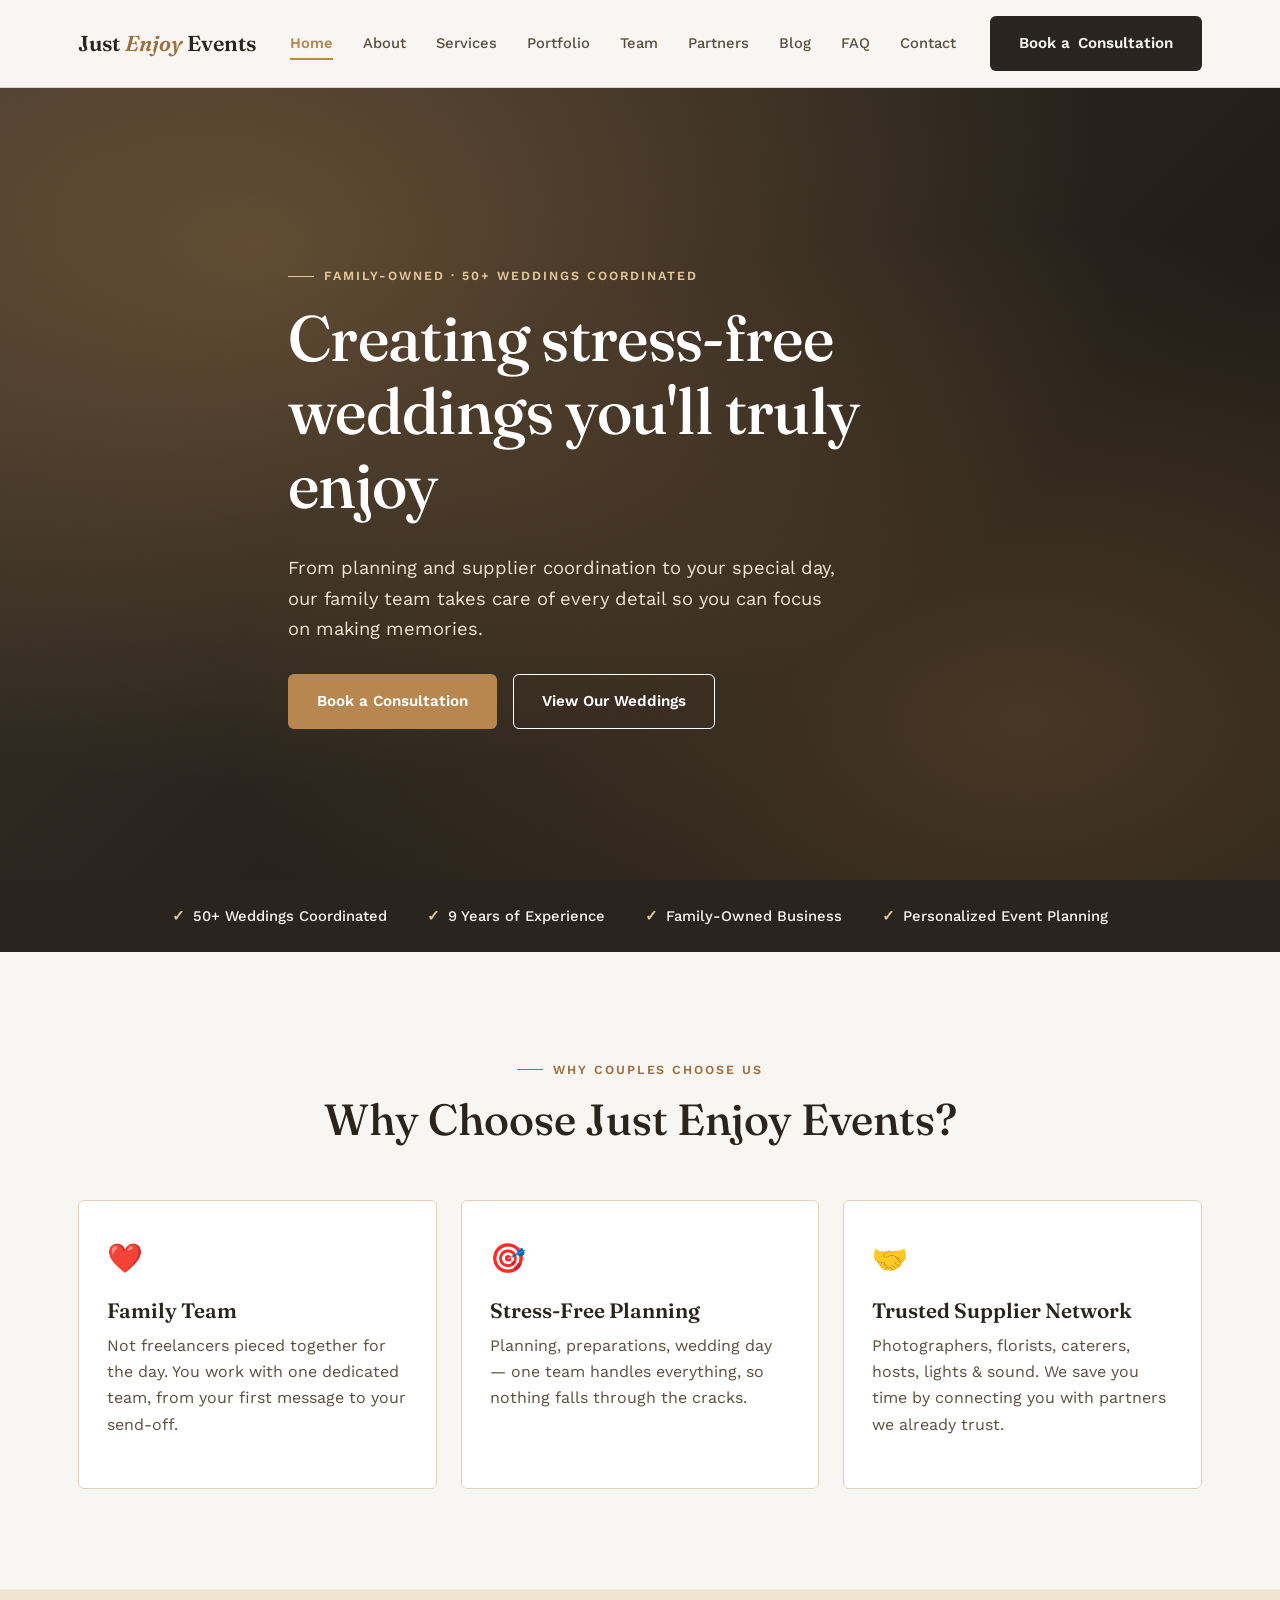
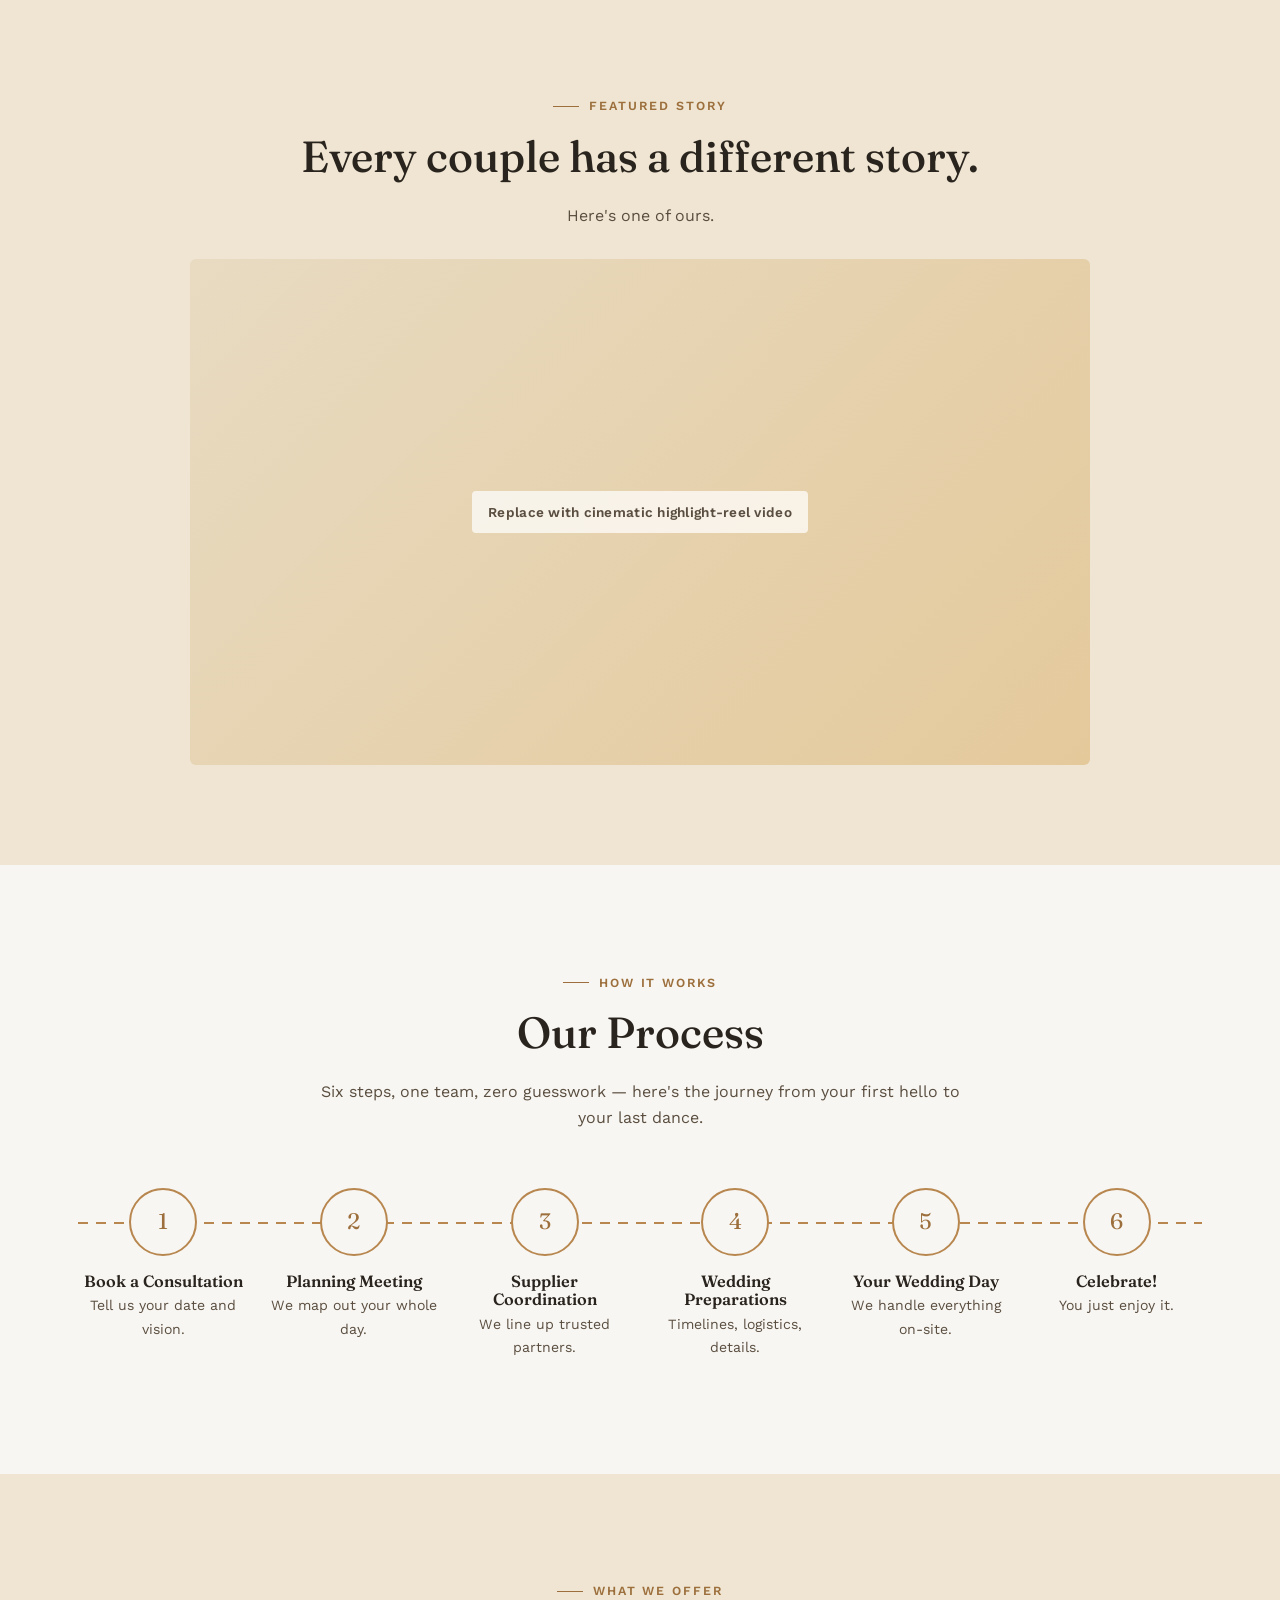
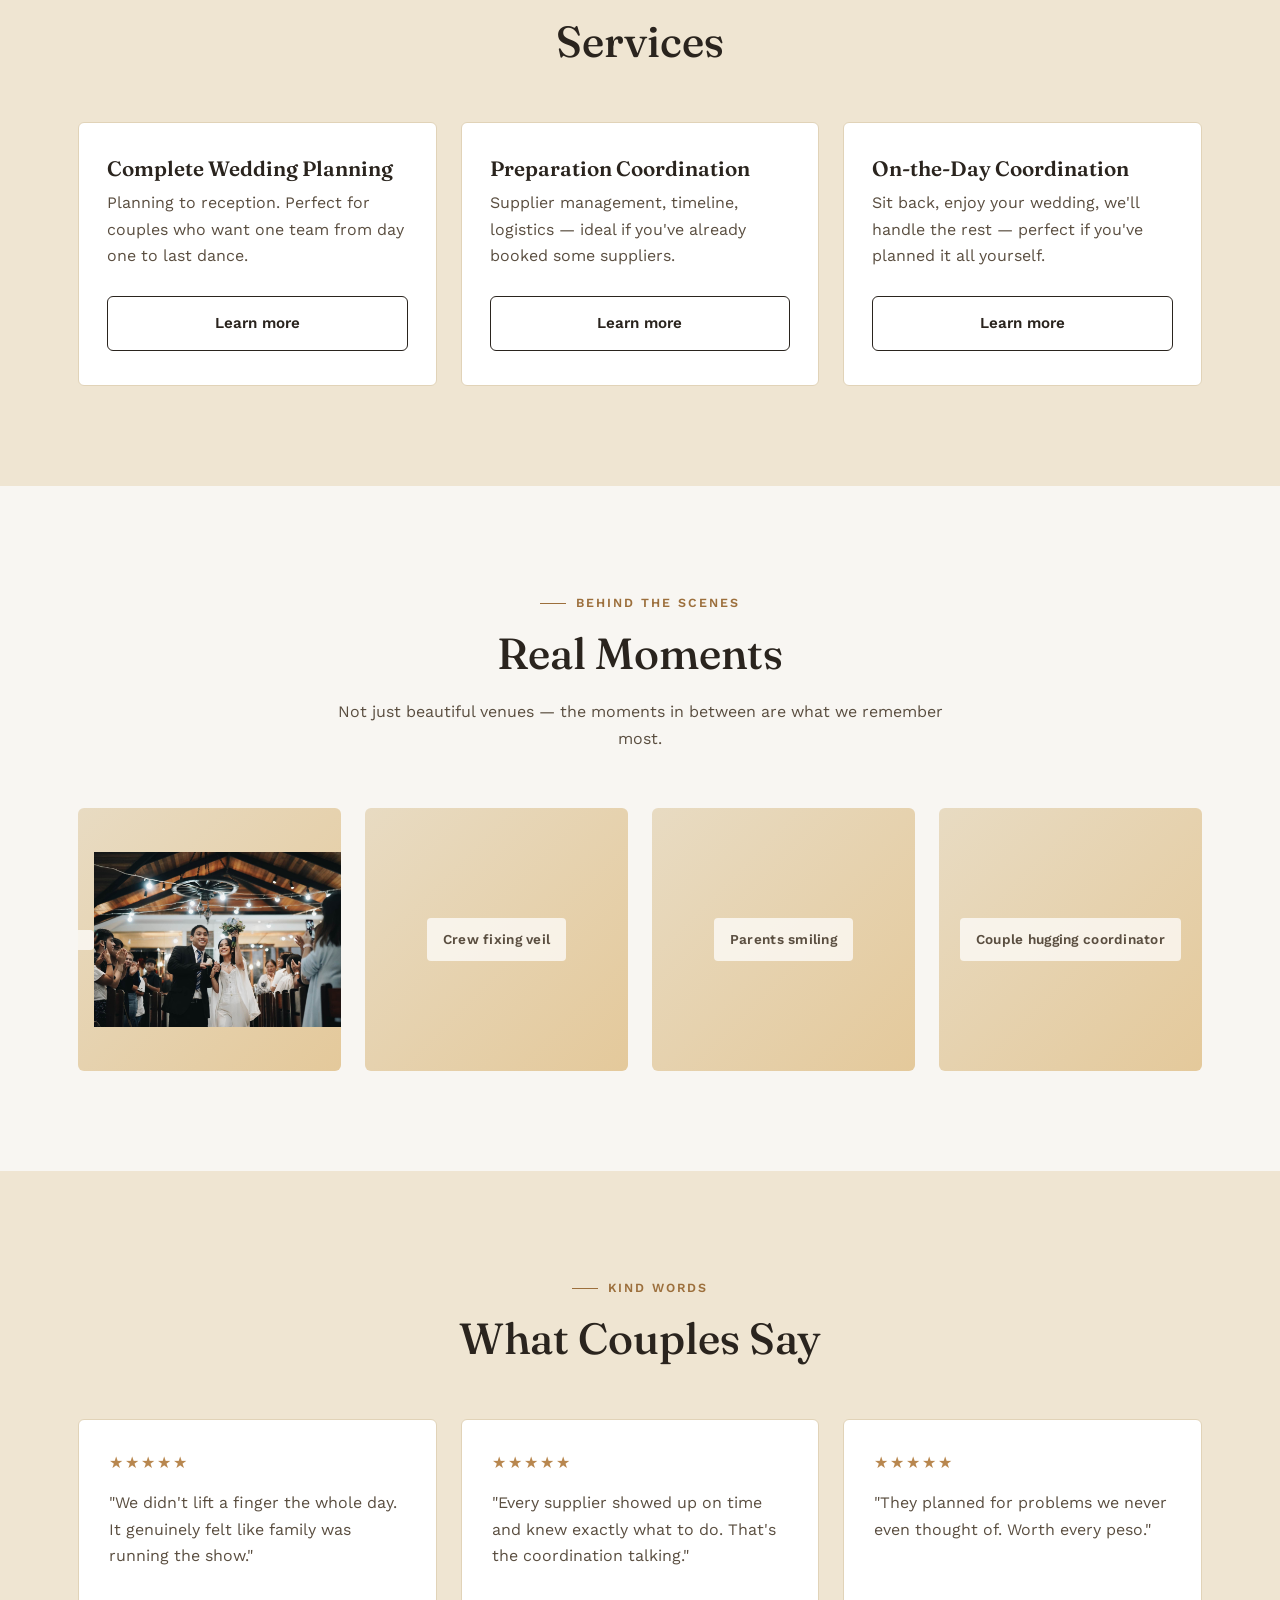
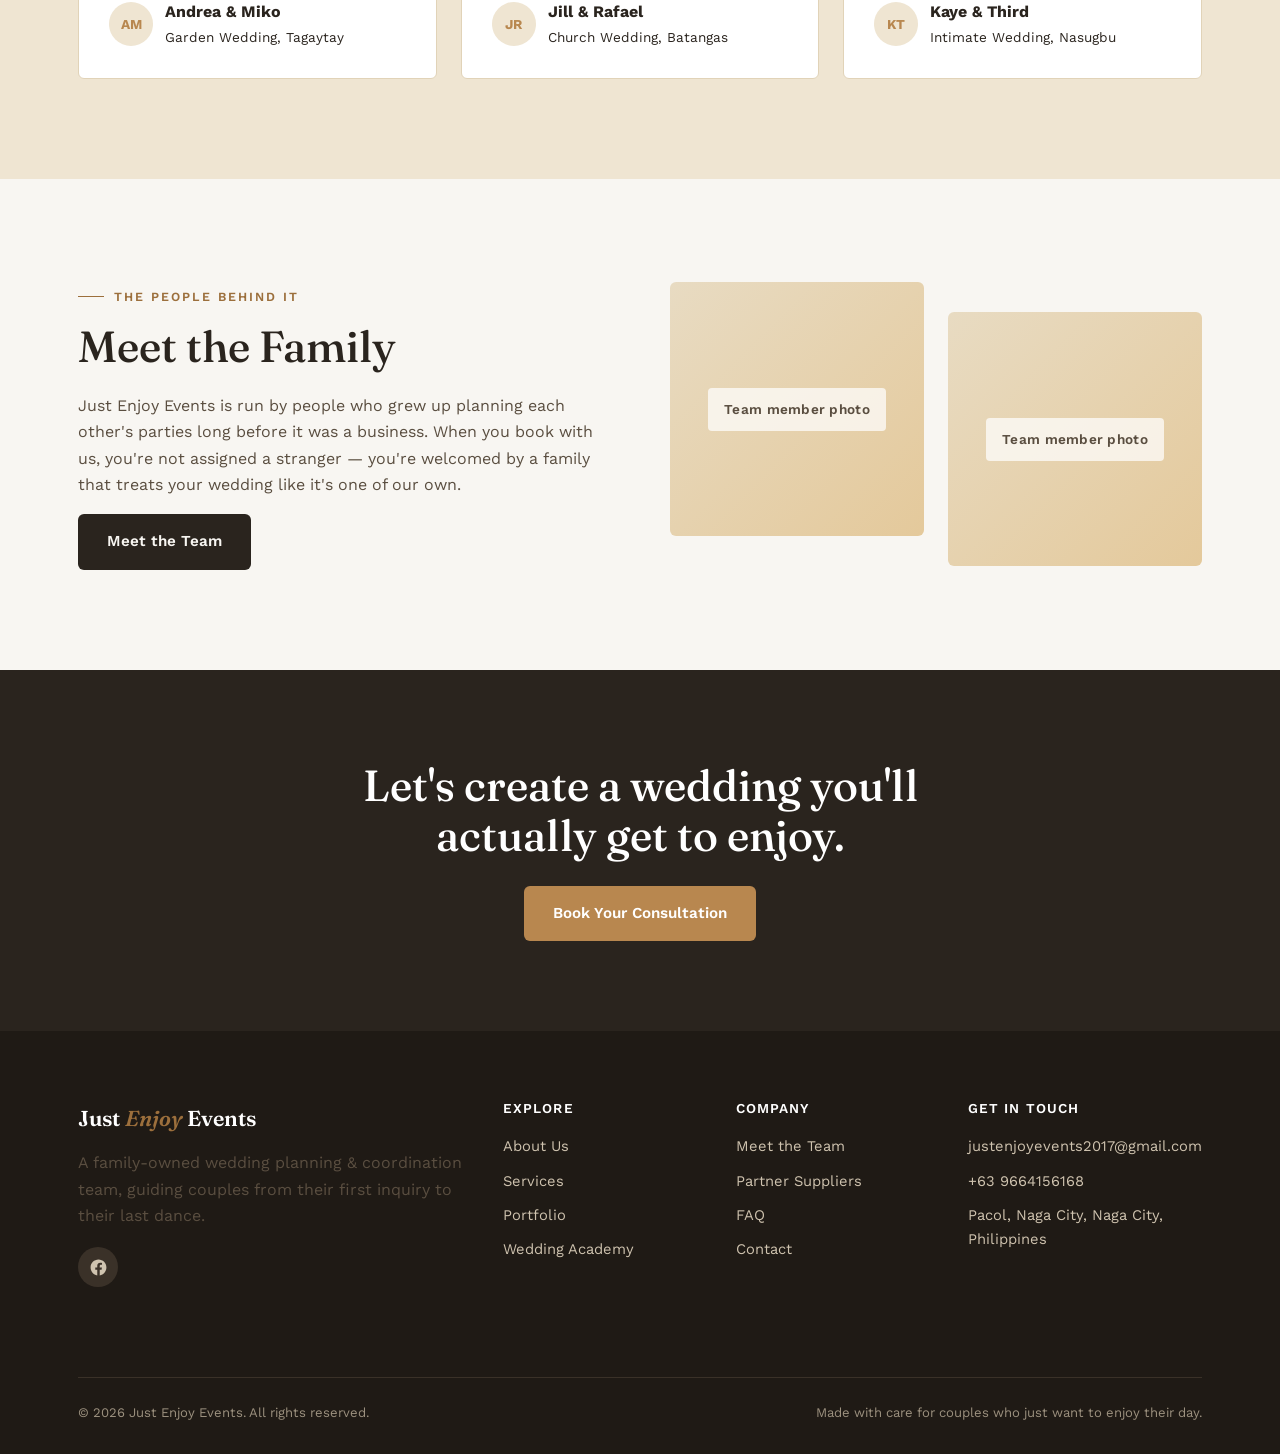
==== index.html @ 32788b54 "update Just Enjoy Events website files" ====
<!DOCTYPE html>
<html lang="en">
<head>
<meta charset="UTF-8">
<meta name="viewport" content="width=device-width, initial-scale=1.0">
<title>Just Enjoy Events — Stress-Free Wedding Planning &amp; Coordination</title>
<meta name="description" content="A family-owned wedding planning and coordination team. From your first inquiry to your last dance, we're with you every step of the way.">
<link rel="stylesheet" href="css/styles.css">
</head>
<body>

<header class="site-header">
  <nav class="nav">
    <a href="index.html" class="logo">Just <span>Enjoy</span> Events</a>
    <button class="nav-toggle" aria-label="Toggle menu"><span></span><span></span><span></span></button>
    <ul class="nav-links">
      <li><a href="index.html">Home</a></li>
      <li><a href="about.html">About</a></li>
      <li><a href="services.html">Services</a></li>
      <li><a href="portfolio.html">Portfolio</a></li>
      <li><a href="team.html">Team</a></li>
      <li><a href="partners.html">Partners</a></li>
      <li><a href="blog.html">Blog</a></li>
      <li><a href="faq.html">FAQ</a></li>
      <li><a href="contact.html">Contact</a></li>
      <li class="mobile-cta-wrap"><a href="contact.html" class="btn btn-primary">Book a Consultation</a></li>
    </ul>
    <div class="nav-cta">
      <a href="contact.html" class="btn btn-primary"><span class="long">Book a </span>Consultation</a>
    </div>
  </nav>
</header>

<!-- HERO -->
<section class="hero">
  <div class="hero-media" data-label="Replace with full-screen wedding video (mp4) or hero photo"></div>
  <div class="hero-content">
    <div class="eyebrow">Family-owned &middot; 50+ weddings coordinated</div>
    <h1>Creating stress-free weddings you'll truly enjoy</h1>
    <p class="lead">From planning and supplier coordination to your special day, our family team takes care of every detail so you can focus on making memories.</p>
    <div class="hero-actions">
      <a href="contact.html" class="btn btn-gold">Book a Consultation</a>
      <a href="portfolio.html" class="btn btn-outline" style="color:#fff;border-color:#fff;">View Our Weddings</a>
    </div>
  </div>
</section>

<!-- TRUST BAR -->
<div class="trust-bar">
  <ul>
    <li>50+ Weddings Coordinated</li>
    <li>9 Years of Experience</li>
    <li>Family-Owned Business</li>
    <li>Personalized Event Planning</li>
  </ul>
</div>

<!-- WHY CHOOSE US -->
<section class="section">
  <div class="container">
    <div class="section-head reveal">
      <div class="eyebrow" style="justify-content:center;">Why couples choose us</div>
      <h2>Why Choose Just Enjoy Events?</h2>
    </div>
    <div class="grid grid-3">
      <div class="card reveal">
        <span class="icon">❤️</span>
        <h3>Family Team</h3>
        <p>Not freelancers pieced together for the day. You work with one dedicated team, from your first message to your send-off.</p>
      </div>
      <div class="card reveal">
        <span class="icon">🎯</span>
        <h3>Stress-Free Planning</h3>
        <p>Planning, preparations, wedding day — one team handles everything, so nothing falls through the cracks.</p>
      </div>
      <div class="card reveal">
        <span class="icon">🤝</span>
        <h3>Trusted Supplier Network</h3>
        <p>Photographers, florists, caterers, hosts, lights &amp; sound. We save you time by connecting you with partners we already trust.</p>
      </div>
    </div>
  </div>
</section>

<!-- FEATURED WEDDING VIDEO -->
<section class="section section-alt">
  <div class="container text-center reveal">
    <div class="eyebrow" style="justify-content:center;">Featured story</div>
    <h2>Every couple has a different story.</h2>
    <p style="max-width:520px;margin:0 auto 30px;">Here's one of ours.</p>
    <div class="media-block wide" data-label="Replace with cinematic highlight-reel video" style="max-width:900px;margin:0 auto;"></div>
  </div>
</section>

<!-- OUR PROCESS -->
<section class="section">
  <div class="container">
    <div class="section-head reveal">
      <div class="eyebrow" style="justify-content:center;">How it works</div>
      <h2>Our Process</h2>
      <p>Six steps, one team, zero guesswork — here's the journey from your first hello to your last dance.</p>
    </div>
    <div class="journey reveal">
      <div class="journey-line"></div>
      <div class="journey-steps">
        <div class="journey-step">
          <div class="journey-num">1</div>
          <h3>Book a Consultation</h3>
          <p>Tell us your date and vision.</p>
        </div>
        <div class="journey-step">
          <div class="journey-num">2</div>
          <h3>Planning Meeting</h3>
          <p>We map out your whole day.</p>
        </div>
        <div class="journey-step">
          <div class="journey-num">3</div>
          <h3>Supplier Coordination</h3>
          <p>We line up trusted partners.</p>
        </div>
        <div class="journey-step">
          <div class="journey-num">4</div>
          <h3>Wedding Preparations</h3>
          <p>Timelines, logistics, details.</p>
        </div>
        <div class="journey-step">
          <div class="journey-num">5</div>
          <h3>Your Wedding Day</h3>
          <p>We handle everything on-site.</p>
        </div>
        <div class="journey-step">
          <div class="journey-num">6</div>
          <h3>Celebrate!</h3>
          <p>You just enjoy it.</p>
        </div>
      </div>
    </div>
  </div>
</section>

<!-- SERVICES PREVIEW -->
<section class="section section-alt">
  <div class="container">
    <div class="section-head reveal">
      <div class="eyebrow" style="justify-content:center;">What we offer</div>
      <h2>Services</h2>
    </div>
    <div class="grid grid-3">
      <div class="card reveal">
        <h3>Complete Wedding Planning</h3>
        <p>Planning to reception. Perfect for couples who want one team from day one to last dance.</p>
        <a href="services.html" class="btn btn-outline btn-block" style="margin-top:10px;">Learn more</a>
      </div>
      <div class="card reveal">
        <h3>Preparation Coordination</h3>
        <p>Supplier management, timeline, logistics — ideal if you've already booked some suppliers.</p>
        <a href="services.html" class="btn btn-outline btn-block" style="margin-top:10px;">Learn more</a>
      </div>
      <div class="card reveal">
        <h3>On-the-Day Coordination</h3>
        <p>Sit back, enjoy your wedding, we'll handle the rest — perfect if you've planned it all yourself.</p>
        <a href="services.html" class="btn btn-outline btn-block" style="margin-top:10px;">Learn more</a>
      </div>
    </div>
  </div>
</section>

<!-- REAL MOMENTS -->
<section class="section">
  <div class="container">
    <div class="section-head reveal">
      <div class="eyebrow" style="justify-content:center;">Behind the scenes</div>
      <h2>Real Moments</h2>
      <p>Not just beautiful venues — the moments in between are what we remember most.</p>
    </div>
    <div class="grid grid-4 reveal">
      <div class="media-block square"> 
        <img src="pics/482026756_1077551997720570_5635235977385715065_n.jpg" alt="bride crying happy tears at the altar" style="object-position: top center;">
      </div> 
      <div class="media-block square" data-label="Crew fixing veil"></div>
      <div class="media-block square" data-label="Parents smiling"></div>
      <div class="media-block square" data-label="Couple hugging coordinator"></div>
    </div>
  </div>
</section>

<!-- REVIEWS -->
<section class="section section-alt">
  <div class="container">
    <div class="section-head reveal">
      <div class="eyebrow" style="justify-content:center;">Kind words</div>
      <h2>What Couples Say</h2>
    </div>
    <div class="grid grid-3">
      <div class="testimonial reveal">
        <div class="stars">★★★★★</div>
        <p>"We didn't lift a finger the whole day. It genuinely felt like family was running the show."</p>
        <div class="who"><div class="avatar">AM</div><div><strong>Andrea &amp; Miko</strong><div class="small">Garden Wedding, Tagaytay</div></div></div>
      </div>
      <div class="testimonial reveal">
        <div class="stars">★★★★★</div>
        <p>"Every supplier showed up on time and knew exactly what to do. That's the coordination talking."</p>
        <div class="who"><div class="avatar">JR</div><div><strong>Jill &amp; Rafael</strong><div class="small">Church Wedding, Batangas</div></div></div>
      </div>
      <div class="testimonial reveal">
        <div class="stars">★★★★★</div>
        <p>"They planned for problems we never even thought of. Worth every peso."</p>
        <div class="who"><div class="avatar">KT</div><div><strong>Kaye &amp; Third</strong><div class="small">Intimate Wedding, Nasugbu</div></div></div>
      </div>
    </div>
  </div>
</section>

<!-- MEET THE FAMILY -->
<section class="section">
  <div class="container">
    <div class="grid grid-2" style="align-items:center;gap:60px;">
      <div class="reveal">
        <div class="eyebrow">The people behind it</div>
        <h2>Meet the Family</h2>
        <p>Just Enjoy Events is run by people who grew up planning each other's parties long before it was a business. When you book with us, you're not assigned a stranger — you're welcomed by a family that treats your wedding like it's one of our own.</p>
        <a href="team.html" class="btn btn-primary">Meet the Team</a>
      </div>
      <div class="grid grid-2 reveal">
        <div class="media-block square" data-label="Team member photo"></div>
        <div class="media-block square" data-label="Team member photo" style="margin-top:30px;"></div>
      </div>
    </div>
  </div>
</section>

<!-- CTA -->
<section class="cta-band">
  <div class="container reveal">
    <h2>Let's create a wedding you'll actually get to enjoy.</h2>
    <a href="contact.html" class="btn btn-gold">Book Your Consultation</a>
  </div>
</section>

<footer class="site-footer">
  <div class="container">
    <div class="footer-grid">
      <div>
        <a href="index.html" class="logo">Just <span>Enjoy</span> Events</a>
        <p>A family-owned wedding planning &amp; coordination team, guiding couples from their first inquiry to their last dance.</p>
        <div class="footer-social">
          <a href="https://www.facebook.com/justenjoyeventsnaga" target="_blank" rel="noopener" class="icon-btn" aria-label="Visit our Facebook page" title="Visit our Facebook page">
            <svg viewBox="0 0 24 24" xmlns="http://www.w3.org/2000/svg"><path d="M22 12.06C22 6.5 17.52 2 12 2S2 6.5 2 12.06c0 5 3.66 9.15 8.44 9.94v-7.03H7.9v-2.91h2.54V9.85c0-2.5 1.49-3.89 3.77-3.89 1.09 0 2.23.2 2.23.2v2.46h-1.26c-1.24 0-1.63.77-1.63 1.56v1.88h2.78l-.44 2.91h-2.34V22c4.78-.79 8.44-4.94 8.44-9.94Z"/></svg>
          </a>
        </div>
      </div>
      <div>
        <h4>Explore</h4>
        <ul>
          <li><a href="about.html">About Us</a></li>
          <li><a href="services.html">Services</a></li>
          <li><a href="portfolio.html">Portfolio</a></li>
          <li><a href="blog.html">Wedding Academy</a></li>
        </ul>
      </div>
      <div>
        <h4>Company</h4>
        <ul>
          <li><a href="team.html">Meet the Team</a></li>
          <li><a href="partners.html">Partner Suppliers</a></li>
          <li><a href="faq.html">FAQ</a></li>
          <li><a href="contact.html">Contact</a></li>
        </ul>
      </div>
      <div>
        <h4>Get in touch</h4>
        <ul>
          <li><a href="mailto:justenjoyevents2017@gmail.com">justenjoyevents2017@gmail.com</li>
          <li><a href="tel:+639664156168">+63 9664156168</li>
          <li>Pacol, Naga City, Naga City, Philippines</li>
        </ul>
      </div>
    </div>
    <div class="footer-bottom">
      <span>&copy; 2026 Just Enjoy Events. All rights reserved.</span>
      <span>Made with care for couples who just want to enjoy their day.</span>
    </div>
  </div>
</footer>
<script src="js/main.js"></script>
</body>
</html>
---- css/styles.css ----
/* =========================================================
   JUST ENJOY EVENTS — SHARED STYLESHEET
   This one file controls the look of every page.
   Edit the tokens in :root to change colors/fonts sitewide.
   ========================================================= */

@import url('https://fonts.googleapis.com/css2?family=Fraunces:ital,opsz,wght@0,9..144,400;0,9..144,500;0,9..144,600;1,9..144,500&family=Work+Sans:wght@400;500;600;700&display=swap');

:root{
  /* ---- Color tokens (brief-specified palette) ---- */
  --warm-white:   #F8F6F2;
  --soft-beige:   #EFE5D2;
  --soft-beige-2: #E8DBC2;
  --gold:         #B8874F;
  --gold-deep:    #9C6F3C;
  --gold-light:   #E4C99B;
  --charcoal:     #2A241E;
  --charcoal-soft:#5A4E40;
  --line:         #E1D3B8;
  --white:        #FFFFFF;

  /* ---- Type tokens ---- */
  --font-display: 'Fraunces', Georgia, serif;
  --font-body: 'Work Sans', -apple-system, BlinkMacSystemFont, sans-serif;

  /* ---- Layout tokens ---- */
  --max-w: 1180px;
  --radius: 6px;
  --gap: 24px;
}

*{ box-sizing:border-box; }
html{ scroll-behavior:smooth; }
body{
  margin:0;
  font-family:var(--font-body);
  color:var(--charcoal);
  background:var(--warm-white);
  line-height:1.65;
  -webkit-font-smoothing:antialiased;
}
img{ max-width:100%; display:block; }
a{ color:inherit; text-decoration:none; }
ul{ list-style:none; margin:0; padding:0; }
h1,h2,h3,h4{
  font-family:var(--font-display);
  font-weight:600;
  line-height:1.15;
  margin:0 0 .5em;
  color:var(--charcoal);
}
h1{ font-size:clamp(2.4rem,5vw,4.2rem); font-weight:500; letter-spacing:-0.01em; }
h2{ font-size:clamp(1.9rem,3.4vw,2.8rem); font-weight:500; }
h3{ font-size:1.3rem; }
p{ margin:0 0 1em; color:var(--charcoal-soft); }
.container{ max-width:var(--max-w); margin:0 auto; padding:0 28px; }

/* Focus visibility (accessibility) */
a:focus-visible, button:focus-visible, input:focus-visible, textarea:focus-visible, select:focus-visible{
  outline:2px solid var(--gold-deep);
  outline-offset:3px;
}

@media (prefers-reduced-motion: reduce){
  *{ animation-duration:0.001ms !important; animation-iteration-count:1 !important; transition-duration:0.001ms !important; scroll-behavior:auto !important; }
}

/* ---------- Eyebrow / labels ---------- */
.eyebrow{
  display:inline-flex;
  align-items:center;
  gap:10px;
  font-family:var(--font-body);
  font-size:.78rem;
  font-weight:600;
  letter-spacing:.16em;
  text-transform:uppercase;
  color:var(--gold-deep);
  margin-bottom:14px;
}
.eyebrow::before{
  content:'';
  width:26px; height:1px;
  background:var(--gold-deep);
  display:inline-block;
}

/* ---------- Buttons ---------- */
.btn{
  display:inline-flex;
  align-items:center;
  justify-content:center;
  gap:8px;
  padding:14px 28px;
  border-radius:var(--radius);
  font-family:var(--font-body);
  font-weight:600;
  font-size:.95rem;
  border:1px solid transparent;
  cursor:pointer;
  transition:background .2s ease, color .2s ease, border-color .2s ease, transform .15s ease;
  white-space:nowrap;
}
.btn:hover{ transform:translateY(-1px); }
.btn-primary{ background:var(--charcoal); color:var(--warm-white); }
.btn-primary:hover{ background:var(--gold-deep); color:var(--white); }
.btn-outline{ background:transparent; color:var(--charcoal); border-color:var(--charcoal); }
.btn-outline:hover{ background:var(--charcoal); color:var(--warm-white); }
.btn-gold{ background:var(--gold); color:var(--white); }
.btn-gold:hover{ background:var(--gold-deep); }
.btn-block{ width:100%; }

/* ---------- Header / Nav ---------- */
.site-header{
  position:sticky; top:0; z-index:100;
  background:rgba(248,246,242,.9);
  backdrop-filter:saturate(150%) blur(8px);
  border-bottom:1px solid var(--line);
}
.nav{
  display:flex; align-items:center; justify-content:space-between;
  padding:16px 28px;
  max-width:var(--max-w); margin:0 auto;
}
.logo{
  font-family:var(--font-display);
  font-size:1.35rem;
  font-weight:600;
  color:var(--charcoal);
}
.logo span{ color:var(--gold-deep); font-style:italic; }
.nav-links{
  display:flex; align-items:center; gap:30px;
}
.nav-links a{
  font-size:.92rem; font-weight:500; color:var(--charcoal-soft);
  position:relative; padding:4px 0;
}
.nav-links a:hover, .nav-links a.active{ color:var(--charcoal); }
.nav-links a.active::after{
  content:''; position:absolute; left:0; right:0; bottom:-4px; height:2px; background:var(--gold);
}
.nav-cta{ display:flex; align-items:center; gap:14px; }
.icon-btn{
  width:40px; height:40px; border-radius:50%;
  display:inline-flex; align-items:center; justify-content:center;
  background:var(--charcoal); color:var(--warm-white);
  transition:background .2s ease, transform .15s ease;
  flex-shrink:0;
}
.icon-btn:hover{ background:var(--gold-deep); transform:translateY(-1px); }
.icon-btn svg{ width:19px; height:19px; fill:currentColor; }
.footer-social{ display:flex; gap:10px; margin-top:18px; }
.footer-social .icon-btn{ background:#3A3128; }
.footer-social .icon-btn:hover{ background:var(--gold-deep); }
.nav-toggle{ display:none; background:none; border:none; cursor:pointer; padding:4px; }
.nav-toggle span{ display:block; width:24px; height:2px; background:var(--charcoal); margin:5px 0; transition:.25s; }

@media (max-width: 900px){
  .nav{ flex-wrap:nowrap; }
  .logo{ font-size:1.15rem; white-space:nowrap; }
  .nav-links{
    position:fixed;
    top:var(--header-h, 70px); left:0; right:0; bottom:0;
    height:calc(100dvh - var(--header-h, 70px));
    overflow-y:auto; -webkit-overflow-scrolling:touch;
    background:var(--warm-white); z-index:999;
    flex-direction:column; align-items:flex-start; padding:30px 28px; gap:22px;
    transform:translateY(-110%); transition:transform .3s ease; border-top:1px solid var(--line);
  }
  .nav-links.open{ transform:translateY(0); }
  .nav-toggle{ display:block; position:relative; z-index:1000; padding:10px; margin:-10px 0 -10px 6px; }
  /* On mobile the top bar is just logo + hamburger — clean and spacious.
     "Book a Consultation" moves into the slide-down menu instead, see
     .mobile-cta-wrap below, so it's still one tap away without crowding
     the header. */
  .nav-cta{ display:none; }
  .mobile-cta-wrap{
    width:100%; margin-top:6px; padding-top:22px; border-top:1px solid var(--line);
  }
  .mobile-cta-wrap .btn{ width:100%; }
  body.nav-open{ overflow:hidden; }
}
@media (min-width: 901px){
  .mobile-cta-wrap{ display:none; }
}
@media (max-width: 400px){
  .logo{ font-size:1rem; }
}

/* ---------- Hero ---------- */
.hero{
  position:relative;
  min-height:88vh;
  display:flex; align-items:center;
  background:linear-gradient(180deg, rgba(42,36,30,.55), rgba(42,36,30,.72)), var(--charcoal);
  color:var(--warm-white);
  overflow:hidden;
}
.hero-media{
  position:absolute; inset:0; z-index:0;
  background:
    radial-gradient(ellipse at 20% 20%, rgba(184,135,79,.35), transparent 60%),
    radial-gradient(ellipse at 80% 80%, rgba(184,135,79,.25), transparent 55%),
    linear-gradient(135deg,#3b332a,#211c17 70%);
}
.hero-content{ position:relative; z-index:1; max-width:760px; padding:120px 28px 100px; margin:0 auto; text-align:left; }
.hero .eyebrow{ color:var(--gold-light); }
.hero .eyebrow::before{ background:var(--gold-light); }
.hero h1{ color:var(--white); }
.hero p.lead{ color:#EFE5D2; font-size:1.15rem; max-width:560px; }
.hero-actions{ display:flex; gap:16px; flex-wrap:wrap; margin-top:30px; }

.page-hero{
  padding:150px 0 70px;
  background:var(--soft-beige);
  text-align:center;
}
.page-hero .eyebrow{ justify-content:center; }
.page-hero p{ max-width:620px; margin-left:auto; margin-right:auto; }

/* ---------- Trust bar ---------- */
.trust-bar{
  background:var(--charcoal); color:var(--warm-white);
  padding:24px 0;
}
.trust-bar ul{
  display:flex; flex-wrap:wrap; justify-content:center; gap:14px 40px;
  max-width:var(--max-w); margin:0 auto; padding:0 28px;
}
.trust-bar li{ font-size:.92rem; font-weight:500; display:flex; align-items:center; gap:8px; }
.trust-bar li::before{ content:'✓'; color:var(--gold-light); font-weight:700; }

/* ---------- Sections ---------- */
.section{ padding:100px 0; }
.section-alt{ background:var(--soft-beige); }
.section-dark{ background:var(--charcoal); color:var(--warm-white); }
.section-dark h2, .section-dark h3{ color:var(--white); }
.section-dark p{ color:#D8CCB8; }
.section-head{ max-width:640px; margin:0 auto 56px; text-align:center; }
.section-head.left{ margin-left:0; text-align:left; }

/* ---------- Cards / grids ---------- */
.grid{ display:grid; gap:var(--gap); }
.grid-3{ grid-template-columns:repeat(3,1fr); }
.grid-2{ grid-template-columns:repeat(2,1fr); }
.grid-4{ grid-template-columns:repeat(4,1fr); }
@media (max-width:900px){ .grid-3,.grid-4{ grid-template-columns:repeat(2,1fr); } }
@media (max-width:620px){ .grid-2,.grid-3,.grid-4{ grid-template-columns:1fr; } }

.card{
  background:var(--white);
  border:1px solid var(--line);
  border-radius:var(--radius);
  padding:34px 28px;
  transition:transform .2s ease, box-shadow .2s ease;
}
.card:hover{ transform:translateY(-4px); box-shadow:0 16px 32px -20px rgba(42,36,30,.35); }
.card .icon{ font-size:1.8rem; margin-bottom:16px; display:block; }
.card h3{ margin-bottom:10px; }

/* Placeholder media block — swap these for real photos/video */
.media-block{
  position:relative;
  background:linear-gradient(135deg,var(--soft-beige-2),var(--gold-light));
  border-radius:var(--radius);
  display:flex; align-items:center; justify-content:center;
  color:var(--charcoal-soft);
  font-size:.85rem;
  text-align:center;
  overflow:hidden;
  aspect-ratio: var(--ar, 4/3);
}
.media-block::before{
  content:attr(data-label);
  padding:10px 16px;
  background:rgba(255,255,255,.72);
  border-radius:4px;
  font-weight:600;
  letter-spacing:.02em;
}
.media-block.tall{ --ar:3/4; }
.media-block.wide{ --ar:16/9; }
.media-block.square{ --ar:1/1; }

/* ---------- Process / Timeline (signature element) ---------- */
.journey{ position:relative; }
.journey-line{
  position:absolute; top:34px; left:0; right:0; height:2px;
  background:repeating-linear-gradient(90deg,var(--gold) 0 10px, transparent 10px 18px);
  z-index:0;
}
.journey-steps{
  position:relative; z-index:1;
  display:grid; grid-template-columns:repeat(6,1fr); gap:20px;
}
.journey-step{ text-align:center; }
.journey-num{
  width:68px; height:68px; border-radius:50%;
  background:var(--warm-white); border:2px solid var(--gold);
  display:flex; align-items:center; justify-content:center;
  font-family:var(--font-display); font-size:1.4rem; color:var(--gold-deep);
  margin:0 auto 16px;
}
.journey-step h3{ font-size:1.02rem; margin-bottom:4px; }
.journey-step p{ font-size:.88rem; }
@media (max-width:900px){
  .journey-line{ display:none; }
  .journey-steps{ grid-template-columns:repeat(2,1fr); }
}
@media (max-width:560px){ .journey-steps{ grid-template-columns:1fr; } }

/* Vertical timeline (used on planning-timeline feature) */
.vtimeline{ position:relative; max-width:720px; margin:0 auto; padding-left:40px; }
.vtimeline::before{
  content:''; position:absolute; left:9px; top:6px; bottom:6px; width:2px;
  background:repeating-linear-gradient(180deg,var(--gold) 0 8px, transparent 8px 14px);
}
.vtimeline-item{ position:relative; padding-bottom:38px; }
.vtimeline-item:last-child{ padding-bottom:0; }
.vtimeline-item::before{
  content:''; position:absolute; left:-40px; top:2px; width:20px; height:20px;
  border-radius:50%; background:var(--warm-white); border:2px solid var(--gold);
}
.vtimeline-item .when{ font-size:.8rem; font-weight:700; letter-spacing:.08em; text-transform:uppercase; color:var(--gold-deep); }

/* ---------- Testimonials ---------- */
.testimonial{
  background:var(--white); border:1px solid var(--line); border-radius:var(--radius);
  padding:30px; display:flex; flex-direction:column; gap:14px; height:100%;
}
.testimonial .stars{ color:var(--gold); letter-spacing:2px; }
.testimonial .who{ display:flex; align-items:center; gap:12px; margin-top:auto; }
.avatar{ width:44px; height:44px; border-radius:50%; background:var(--soft-beige-2); flex-shrink:0; }

/* ---------- Team ---------- */
.team-card{ text-align:center; }
.team-card .media-block{ margin-bottom:18px; }
.team-card .role{ color:var(--gold-deep); font-weight:600; font-size:.88rem; text-transform:uppercase; letter-spacing:.06em; margin-bottom:10px; }

/* ---------- FAQ accordion ---------- */
.accordion-group{ max-width:780px; margin:0 auto 60px; }
.accordion-group h3.cat{ margin:40px 0 16px; }
.accordion-group h3.cat:first-child{ margin-top:0; }
.accordion-item{ border-bottom:1px solid var(--line); }
.accordion-q{
  width:100%; text-align:left; background:none; border:none; cursor:pointer;
  padding:20px 0; display:flex; justify-content:space-between; align-items:center;
  font-family:var(--font-body); font-weight:600; font-size:1rem; color:var(--charcoal);
}
.accordion-q .plus{ font-size:1.3rem; color:var(--gold-deep); transition:transform .25s ease; flex-shrink:0; margin-left:16px; }
.accordion-item.open .accordion-q .plus{ transform:rotate(45deg); }
.accordion-a{ max-height:0; overflow:hidden; transition:max-height .3s ease; }
.accordion-item.open .accordion-a{ max-height:400px; }
.accordion-a p{ padding-bottom:20px; }

/* ---------- Forms ---------- */
.form-grid{ display:grid; grid-template-columns:1fr 1fr; gap:18px; }
@media (max-width:620px){ .form-grid{ grid-template-columns:1fr; } }
.field{ display:flex; flex-direction:column; gap:6px; }
.field.full{ grid-column:1/-1; }
.field label{ font-size:.85rem; font-weight:600; }
.field input, .field select, .field textarea{
  font-family:var(--font-body); font-size:.95rem; padding:12px 14px;
  border:1px solid var(--line); border-radius:var(--radius); background:var(--white); color:var(--charcoal);
}
.field textarea{ resize:vertical; min-height:110px; }
.form-note{ font-size:.85rem; color:var(--charcoal-soft); margin-top:14px; }
.form-success{ display:none; background:#EAF3E7; border:1px solid #BFDCB6; color:#33502C; padding:16px 18px; border-radius:var(--radius); margin-top:18px; }
.form-success.show{ display:block; }

/* ---------- Portfolio filter ---------- */
.filters{ display:flex; flex-wrap:wrap; gap:10px; justify-content:center; margin-bottom:44px; }
.filter-btn{
  padding:9px 18px; border-radius:30px; border:1px solid var(--line); background:var(--white);
  font-size:.85rem; font-weight:600; cursor:pointer; color:var(--charcoal-soft);
}
.filter-btn.active{ background:var(--charcoal); color:var(--warm-white); border-color:var(--charcoal); }
.portfolio-item{ display:block; }
.portfolio-item.hidden{ display:none; }
.portfolio-item h3{ margin-top:14px; font-size:1.05rem; }
.portfolio-item .tag{ font-size:.78rem; text-transform:uppercase; letter-spacing:.06em; color:var(--gold-deep); font-weight:600; }

/* ---------- Blog ---------- */
.blog-card .tag{ font-size:.78rem; text-transform:uppercase; letter-spacing:.06em; color:var(--gold-deep); font-weight:600; }
.blog-card h3{ margin:12px 0 8px; }
.blog-card .meta{ font-size:.82rem; color:var(--charcoal-soft); }
.blog-card[href="#"]{
  opacity: 0.85;
  cursor: default;
  pointer-events: none;
}

/* ---------- Availability checker ---------- */
.avail-widget{
  background:var(--white); border:1px solid var(--line); border-radius:var(--radius);
  padding:36px; max-width:640px; margin:0 auto;
}

/* ---------- CTA band ---------- */
.cta-band{
  background:var(--charcoal); color:var(--warm-white);
  text-align:center; padding:90px 0; border-radius:0;
}
.cta-band h2{ color:var(--white); max-width:640px; margin:0 auto 26px; }

/* ---------- Footer ---------- */
.site-footer{ background:#1F1A15; color:#CFC3AF; padding:70px 0 30px; }
.footer-grid{ display:grid; grid-template-columns:2fr 1fr 1fr 1.2fr; gap:40px; margin-bottom:50px; }
@media (max-width:800px){ .footer-grid{ grid-template-columns:1fr 1fr; } }
@media (max-width:480px){ .footer-grid{ grid-template-columns:1fr; } }
.site-footer h4{ color:var(--white); font-family:var(--font-body); font-size:.85rem; text-transform:uppercase; letter-spacing:.08em; margin-bottom:18px; }
.site-footer .logo{ color:var(--white); margin-bottom:14px; display:inline-block; }
.site-footer a{ color:#CFC3AF; }
.site-footer a:hover{ color:var(--gold-light); }
.site-footer li{ margin-bottom:10px; font-size:.92rem; }
.footer-bottom{ border-top:1px solid #3A3128; padding-top:24px; display:flex; justify-content:space-between; flex-wrap:wrap; gap:12px; font-size:.82rem; color:#9C917F; }

/* ---------- Utility ---------- */
.text-center{ text-align:center; }
.mt-0{ margin-top:0; }
.small{ font-size:.85rem; }
.reveal{ opacity:0; transform:translateY(18px); transition:opacity .6s ease, transform .6s ease; }
.reveal.in{ opacity:1; transform:translateY(0); }

.list-heading {
  font-weight: 700;
  margin: 16px 0 6px;
  color: var(--charcoal);
  font-size: 0.95rem;
  text-transform: uppercase;
  letter-spacing: 0.04em;
}

.nav-links a.active {
  color: var(--gold);
  font-weight: 600;
}

.avatar {
  width: 44px;
  height: 44px;
  border-radius: 50%;
  background: var(--soft-beige);
  display: flex;
  align-items: center;
  justify-content: center;
  font-weight: 700;
  color: var(--gold);
  font-size: 0.85rem;
  flex-shrink: 0;
}
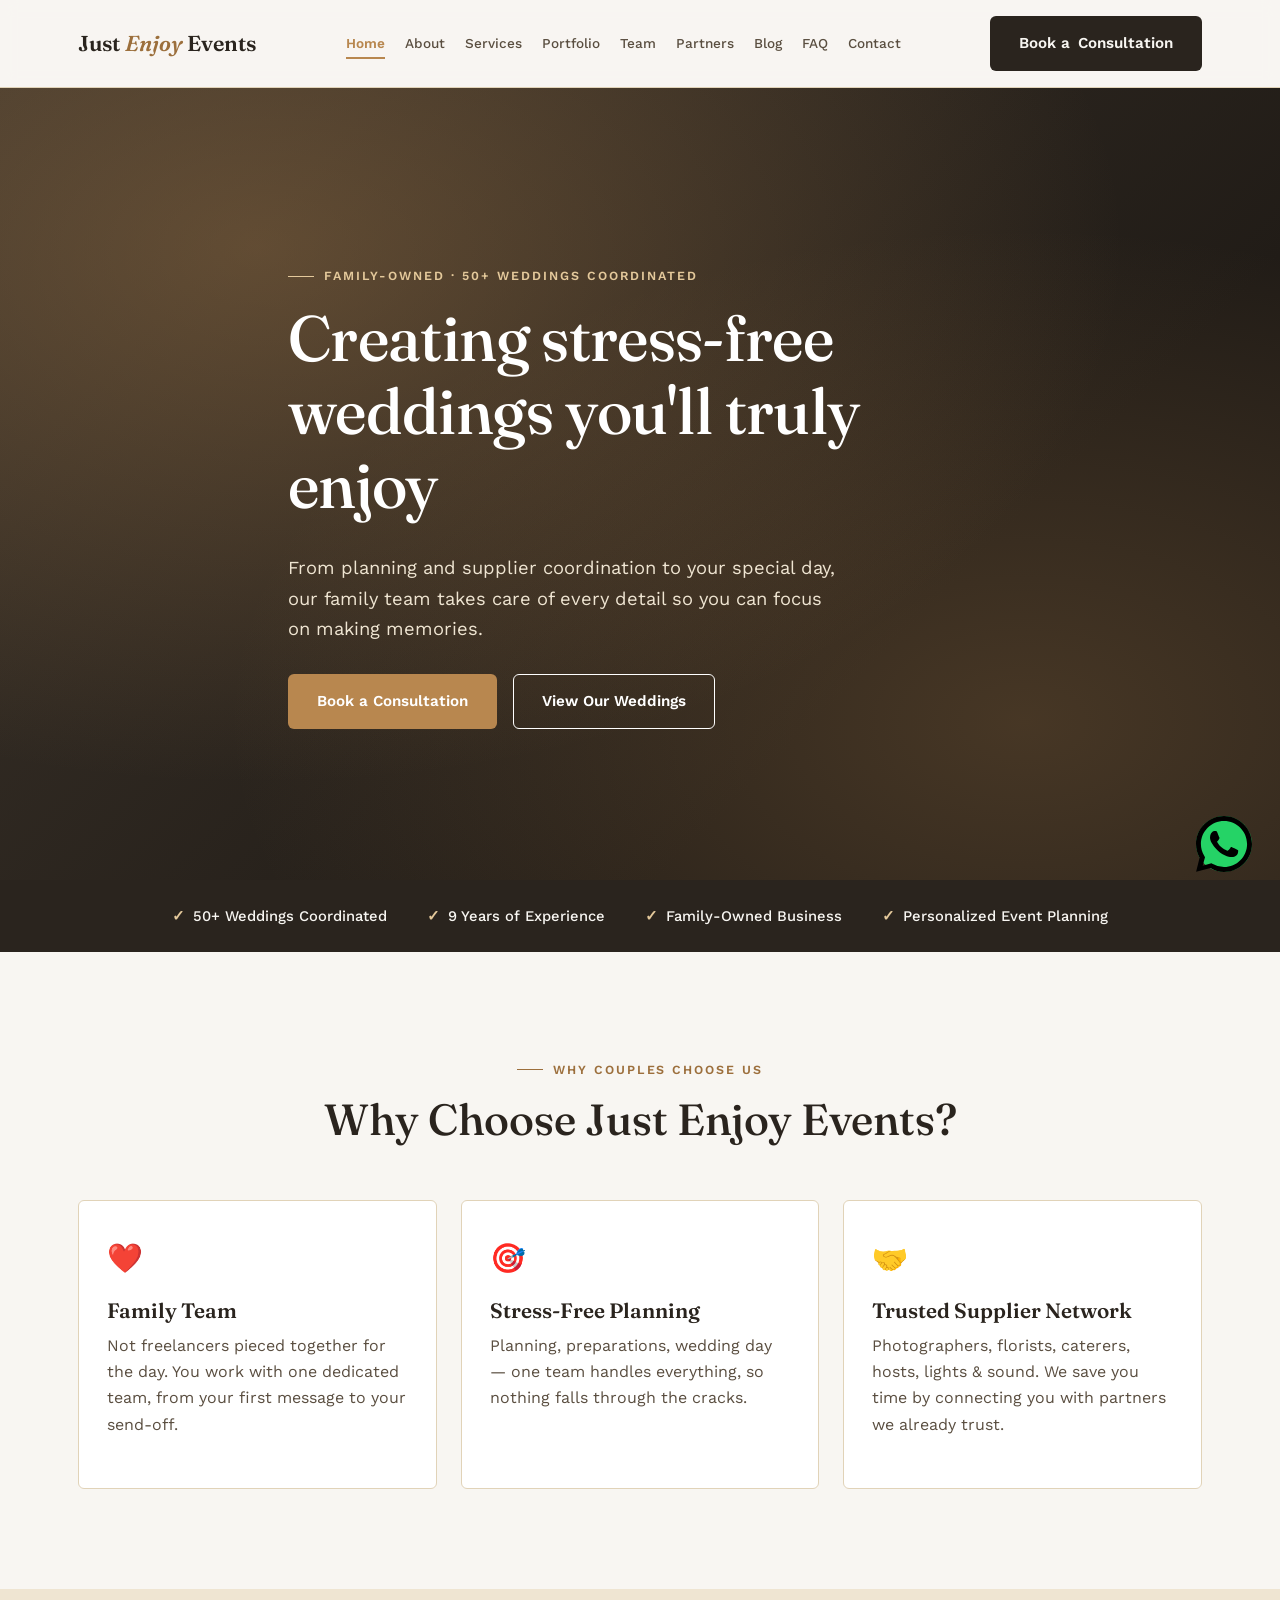
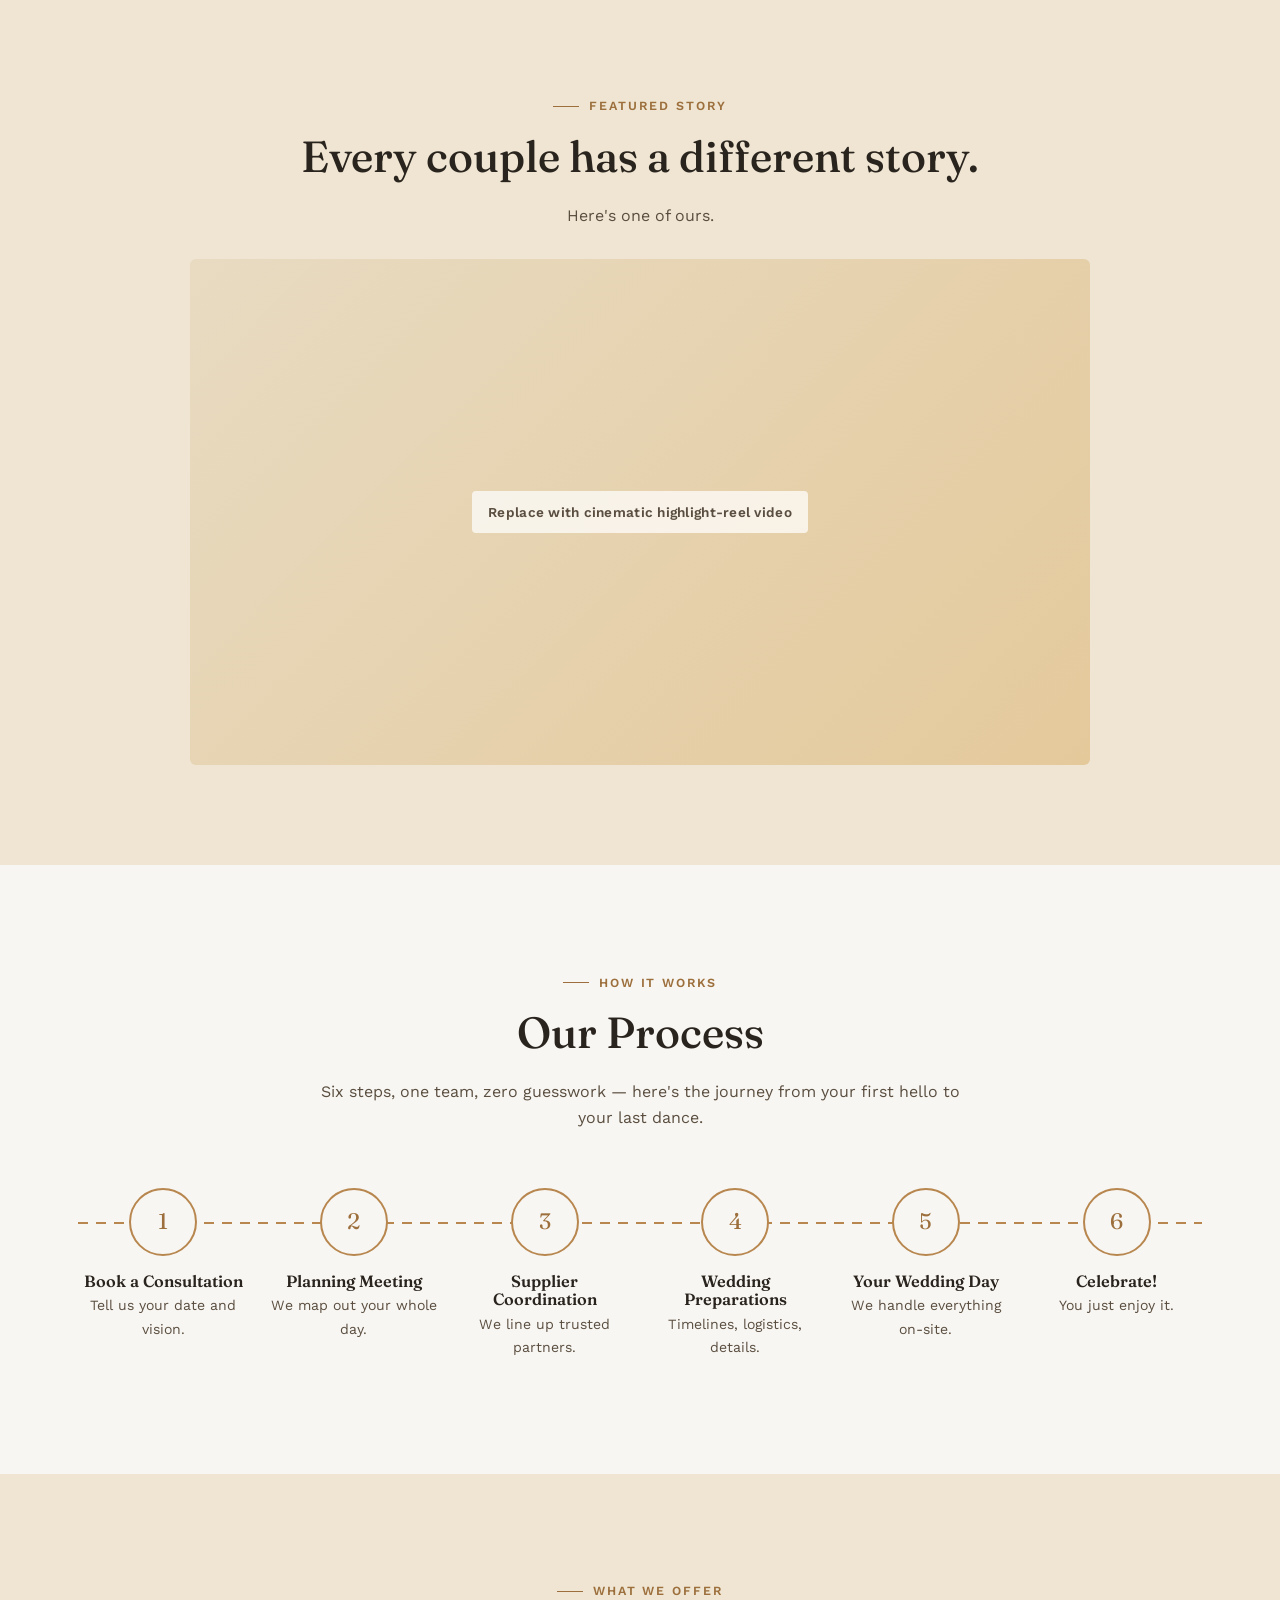
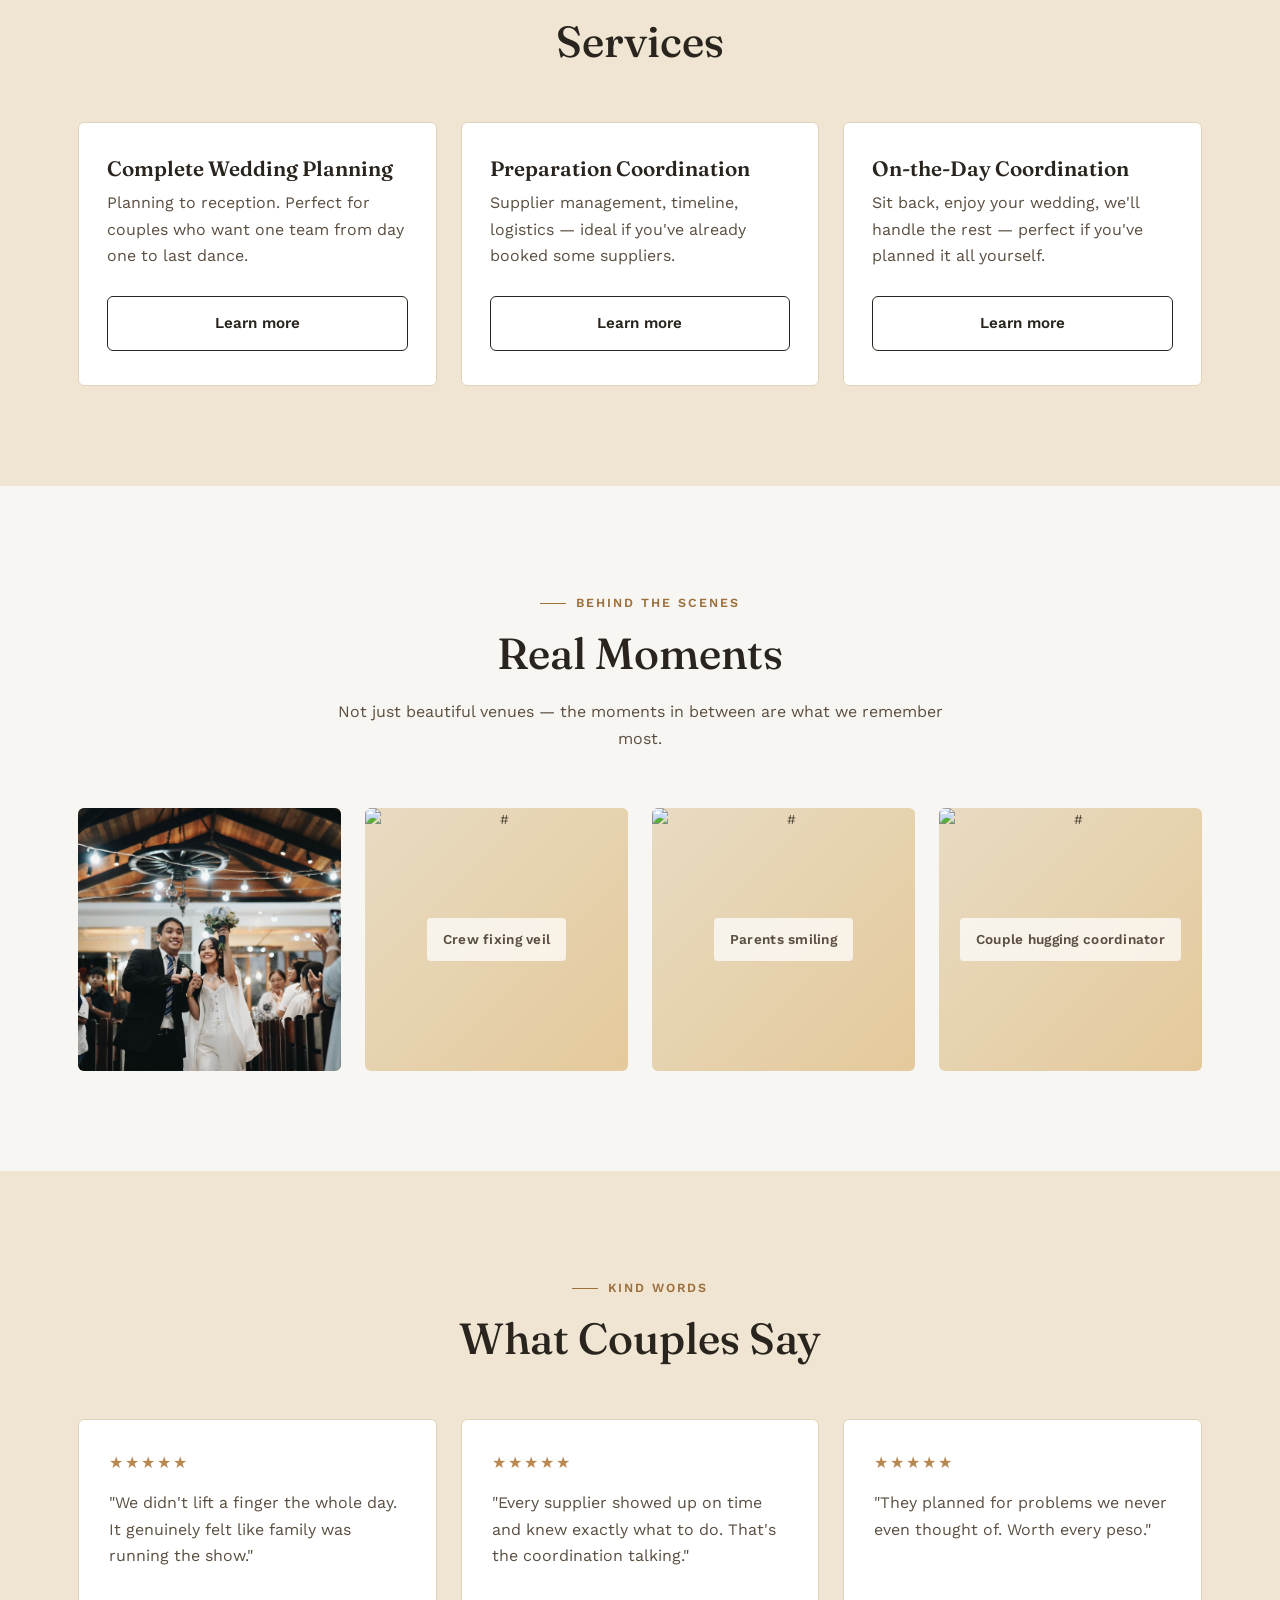
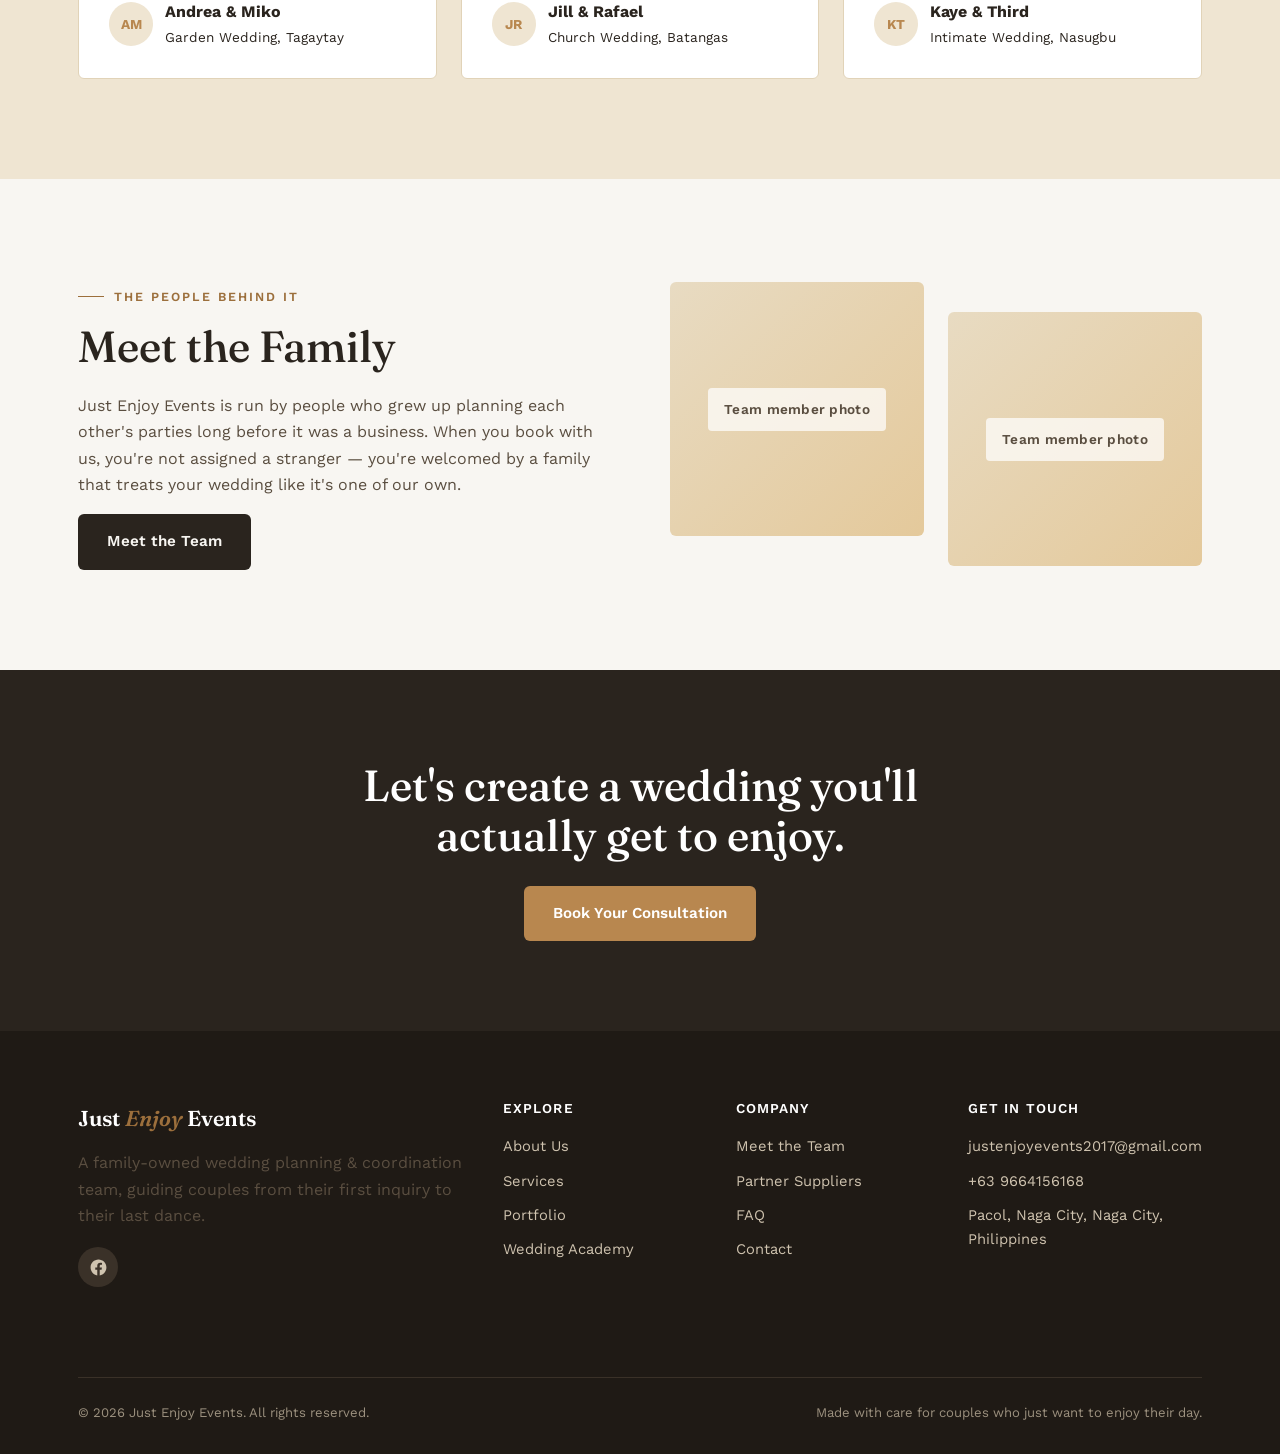
==== commit 8fd5a387: "added the what's app floating logo. photo not in postion correctly (fixed), nav bar tooo cramped (fi" ====
--- a/index.html
+++ b/index.html
@@ -177,9 +177,15 @@
       <div class="media-block square"> 
         <img src="pics/482026756_1077551997720570_5635235977385715065_n.jpg" alt="bride crying happy tears at the altar" style="object-position: top center;">
       </div> 
-      <div class="media-block square" data-label="Crew fixing veil"></div>
-      <div class="media-block square" data-label="Parents smiling"></div>
-      <div class="media-block square" data-label="Couple hugging coordinator"></div>
+      <div class="media-block square" data-label="Crew fixing veil">
+        <img src="#" alt="#">
+      </div>
+      <div class="media-block square" data-label="Parents smiling">
+        <img src="#" alt="#">
+      </div>
+      <div class="media-block square" data-label="Couple hugging coordinator">
+        <img src="#" alt="#">
+      </div>
     </div>
   </div>
 </section>
@@ -282,6 +288,16 @@
     </div>
   </div>
 </footer>
+
+<!-- WhatsApp floating button -->
+<a class="wa-float" href="https://wa.me/639664156168" target="_blank" rel="noopener" aria-label="Chat on WhatsApp">
+  <svg viewBox="0 0 24 24" xmlns="http://www.w3.org/2000/svg">
+    <path d="M17.472 14.382c-.297-.149-1.758-.867-2.03-.967-.273-.099-.471-.148-.67.15-.197.297-.767.966-.94 1.164-.173.199-.347.223-.644.075-.297-.15-1.255-.463-2.39-1.475-.883-.788-1.48-1.761-1.653-2.059-.173-.297-.018-.458.13-.606.134-.133.298-.347.446-.52.149-.174.198-.298.298-.497.099-.198.05-.371-.025-.52-.075-.149-.669-1.612-.916-2.207-.242-.579-.487-.5-.669-.51-.173-.008-.371-.01-.57-.01-.198 0-.52.074-.792.372-.272.297-1.04 1.016-1.04 2.479 0 1.462 1.065 2.875 1.213 3.074.149.198 2.096 3.2 5.077 4.487.709.306 1.262.489 1.694.625.712.227 1.36.195 1.871.118.571-.085 1.758-.719 2.006-1.413.248-.694.248-1.289.173-1.413-.074-.124-.272-.198-.57-.347z"/>
+    <path d="M12 0C5.373 0 0 5.373 0 12c0 2.135.558 4.135 1.532 5.87L.057 23.882l6.18-1.622A11.945 11.945 0 0012 24c6.627 0 12-5.373 12-12S18.627 0 12 0zm0 21.894a9.882 9.882 0 01-5.034-1.378l-.36-.214-3.742.981.999-3.648-.235-.374A9.861 9.861 0 012.105 12C2.105 6.53 6.53 2.105 12 2.105c5.471 0 9.895 4.424 9.895 9.895 0 5.47-4.424 9.894-9.895 9.894z"/>
+  </svg>
+</a>
+
 <script src="js/main.js"></script>
 </body>
+</body>
 </html>
--- a/css/styles.css
+++ b/css/styles.css
@@ -41,7 +41,8 @@
 }
 img{ max-width:100%; display:block; }
 a{ color:inherit; text-decoration:none; }
-ul{ list-style:none; margin:0; padding:0; }
+ul{ margin:0; padding:0; }
+nav ul, .site-footer ul, .trust-bar ul, .filters{ list-style:none; }
 h1,h2,h3,h4{
   font-family:var(--font-display);
   font-weight:600;
@@ -116,7 +117,17 @@
   background:rgba(248,246,242,.9);
   backdrop-filter:saturate(150%) blur(8px);
   border-bottom:1px solid var(--line);
-}
+  transition: box-shadow .25s;
+}
+
+.site-header.scrolled {
+  box-shadow: 0 2px 16px;
+}
+.site-header.scrolled .nav {
+  padding-top: 10px;
+  padding-bottom: 10px;
+}
+
 .nav{
   display:flex; align-items:center; justify-content:space-between;
   padding:16px 28px;
@@ -130,11 +141,11 @@
 }
 .logo span{ color:var(--gold-deep); font-style:italic; }
 .nav-links{
-  display:flex; align-items:center; gap:30px;
+  display:flex; align-items:center; gap:20px;
 }
 .nav-links a{
-  font-size:.92rem; font-weight:500; color:var(--charcoal-soft);
-  position:relative; padding:4px 0;
+  font-size:.85rem; font-weight:500; color:var(--charcoal-soft);
+  position:relative; padding:4px 0; white-space: nowrap;
 }
 .nav-links a:hover, .nav-links a.active{ color:var(--charcoal); }
 .nav-links a.active::after{
@@ -156,7 +167,7 @@
 .nav-toggle{ display:none; background:none; border:none; cursor:pointer; padding:4px; }
 .nav-toggle span{ display:block; width:24px; height:2px; background:var(--charcoal); margin:5px 0; transition:.25s; }
 
-@media (max-width: 900px){
+@media (max-width: 1080px){
   .nav{ flex-wrap:nowrap; }
   .logo{ font-size:1.15rem; white-space:nowrap; }
   .nav-links{
@@ -283,6 +294,11 @@
 .media-block.wide{ --ar:16/9; }
 .media-block.square{ --ar:1/1; }
 
+.media-block img {
+  position: absolute; inset: 0; width: 100%; height: 100%;
+  object-fit: cover;
+}
+
 /* ---------- Process / Timeline (signature element) ---------- */
 .journey{ position:relative; }
 .journey-line{
@@ -449,4 +465,45 @@
   color: var(--gold);
   font-size: 0.85rem;
   flex-shrink: 0;
+}
+
+/* Package card sub-headings */
+.pkg-heading {
+  font-size: 0.78rem;
+  font-weight: 700;
+  letter-spacing: 0.08em;
+  text-transform: uppercase;
+  color: var(--gold);
+  margin: 20px 0 8px;
+}
+
+/* Package bullet lists */
+.pkg-list {
+  list-style: disc;
+  padding-left: 20px;
+  margin: 0 0 4px;
+  color: var(--charcoal-soft);
+}
+
+.pkg-list li {
+  margin-bottom: 7px;
+  line-height: 1.5;
+}
+
+/* Push the button to the bottom of every card */
+.card {
+  display: flex;
+  flex-direction: column;
+}
+
+.pkg-btn {
+  margin-top: auto;
+  padding-top: 20px; /* adds visual breathing room above button */
+}
+.wa-float {
+  position: fixed;
+  bottom: 28px; right: 28px;
+  background: #25D366;
+  border-radius: 50%;
+  width: 56px; height: 56px;
 }
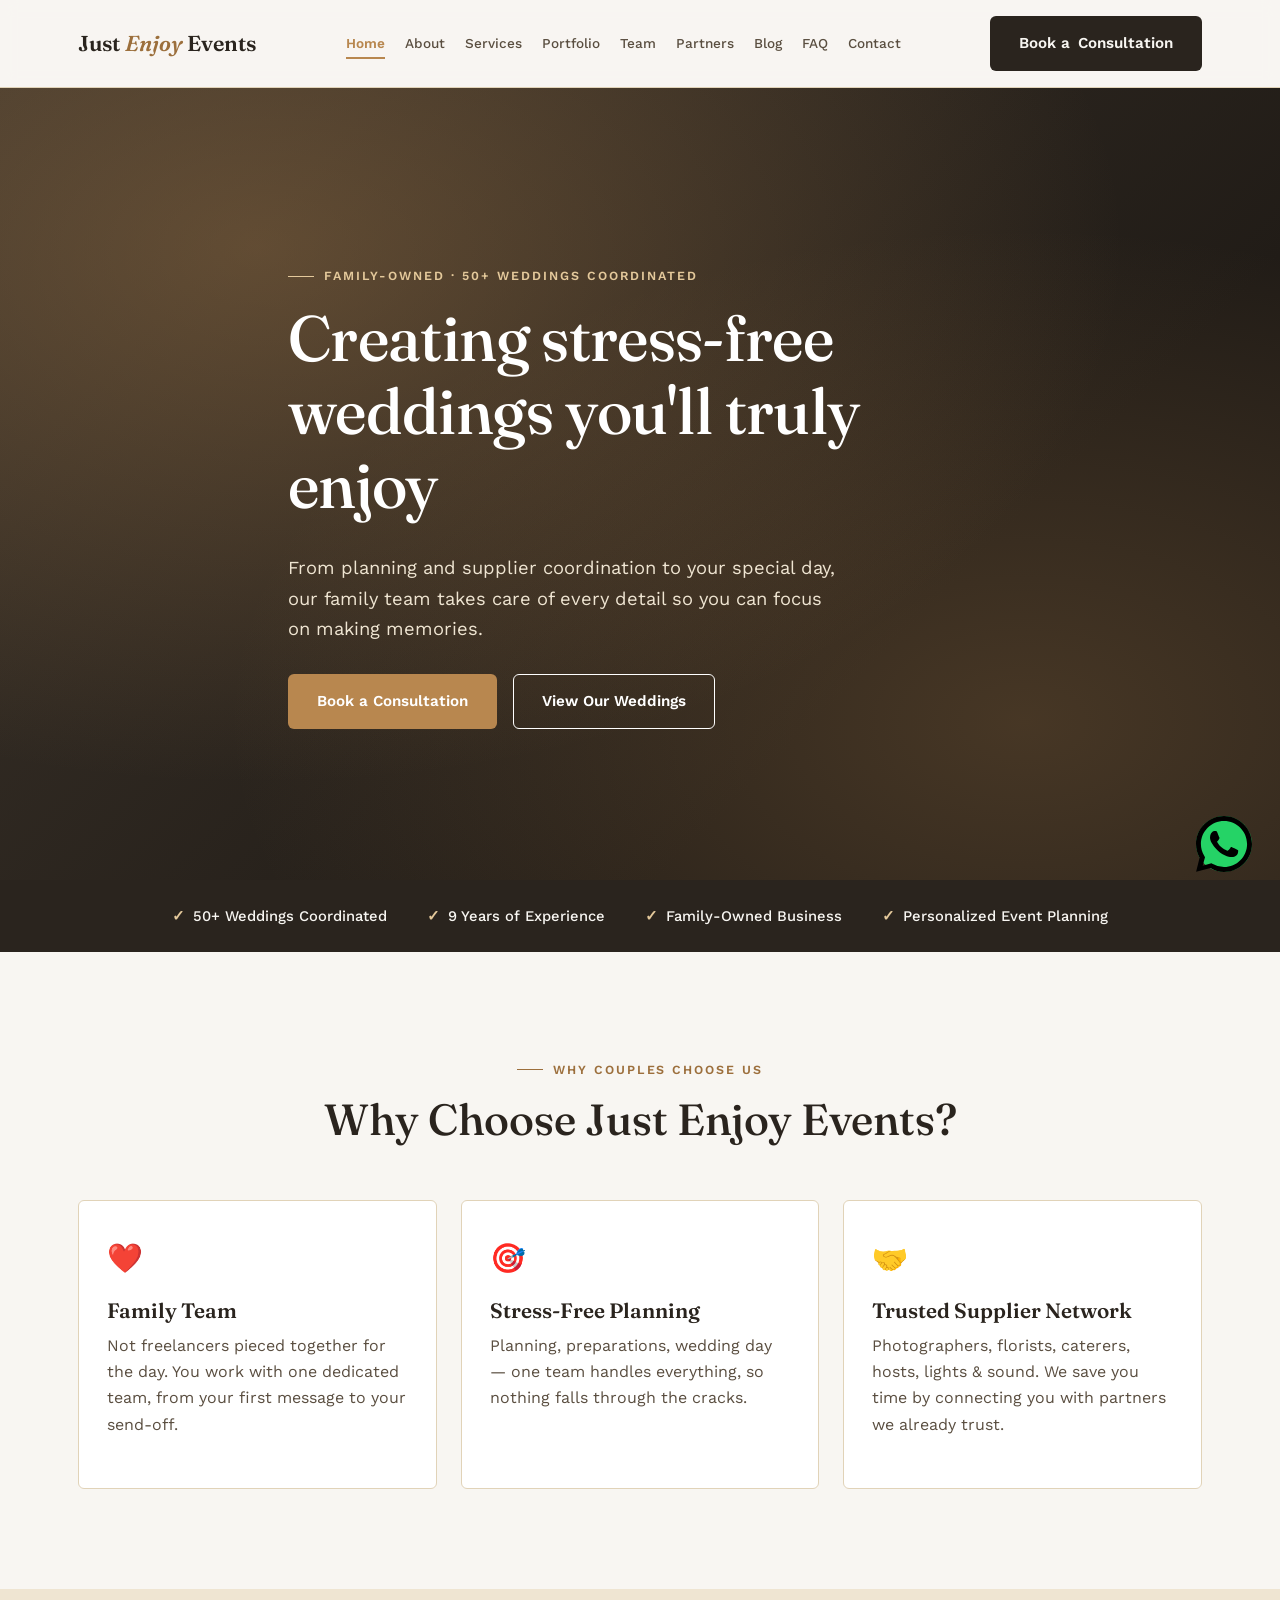
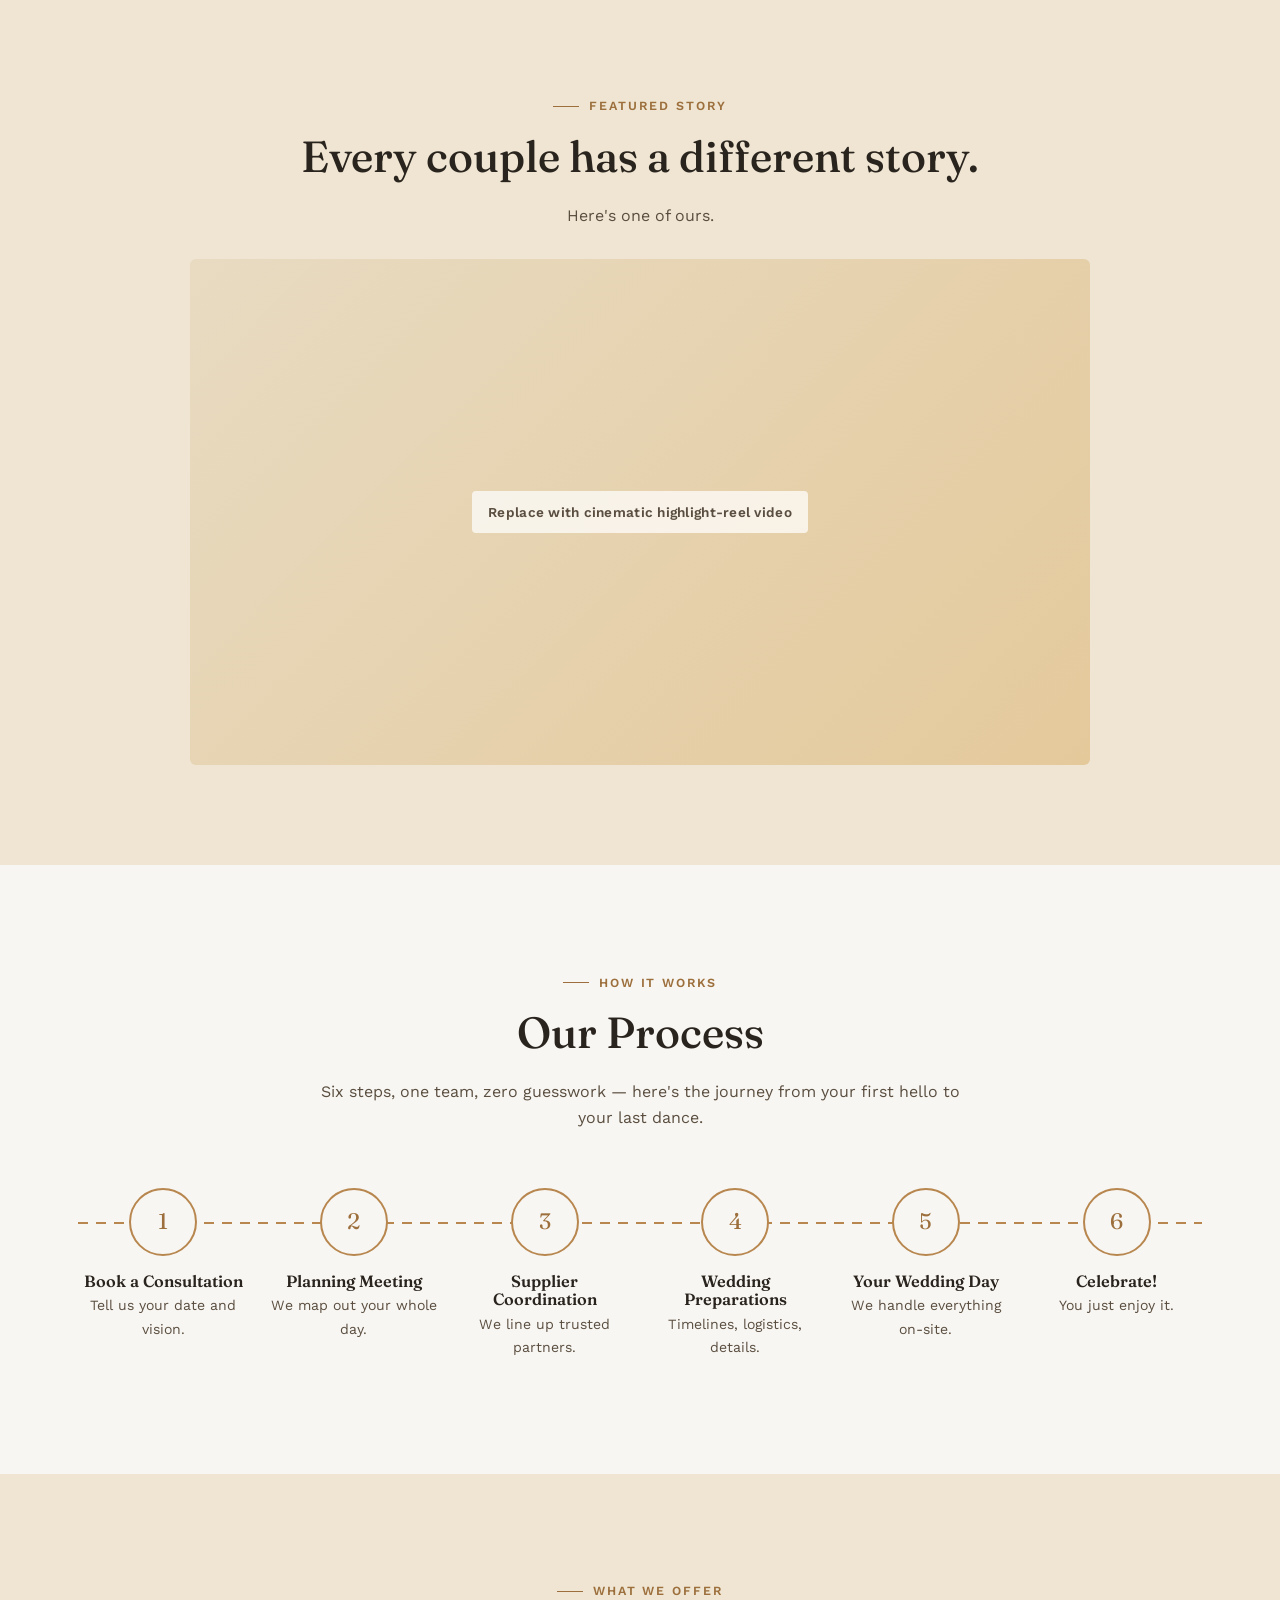
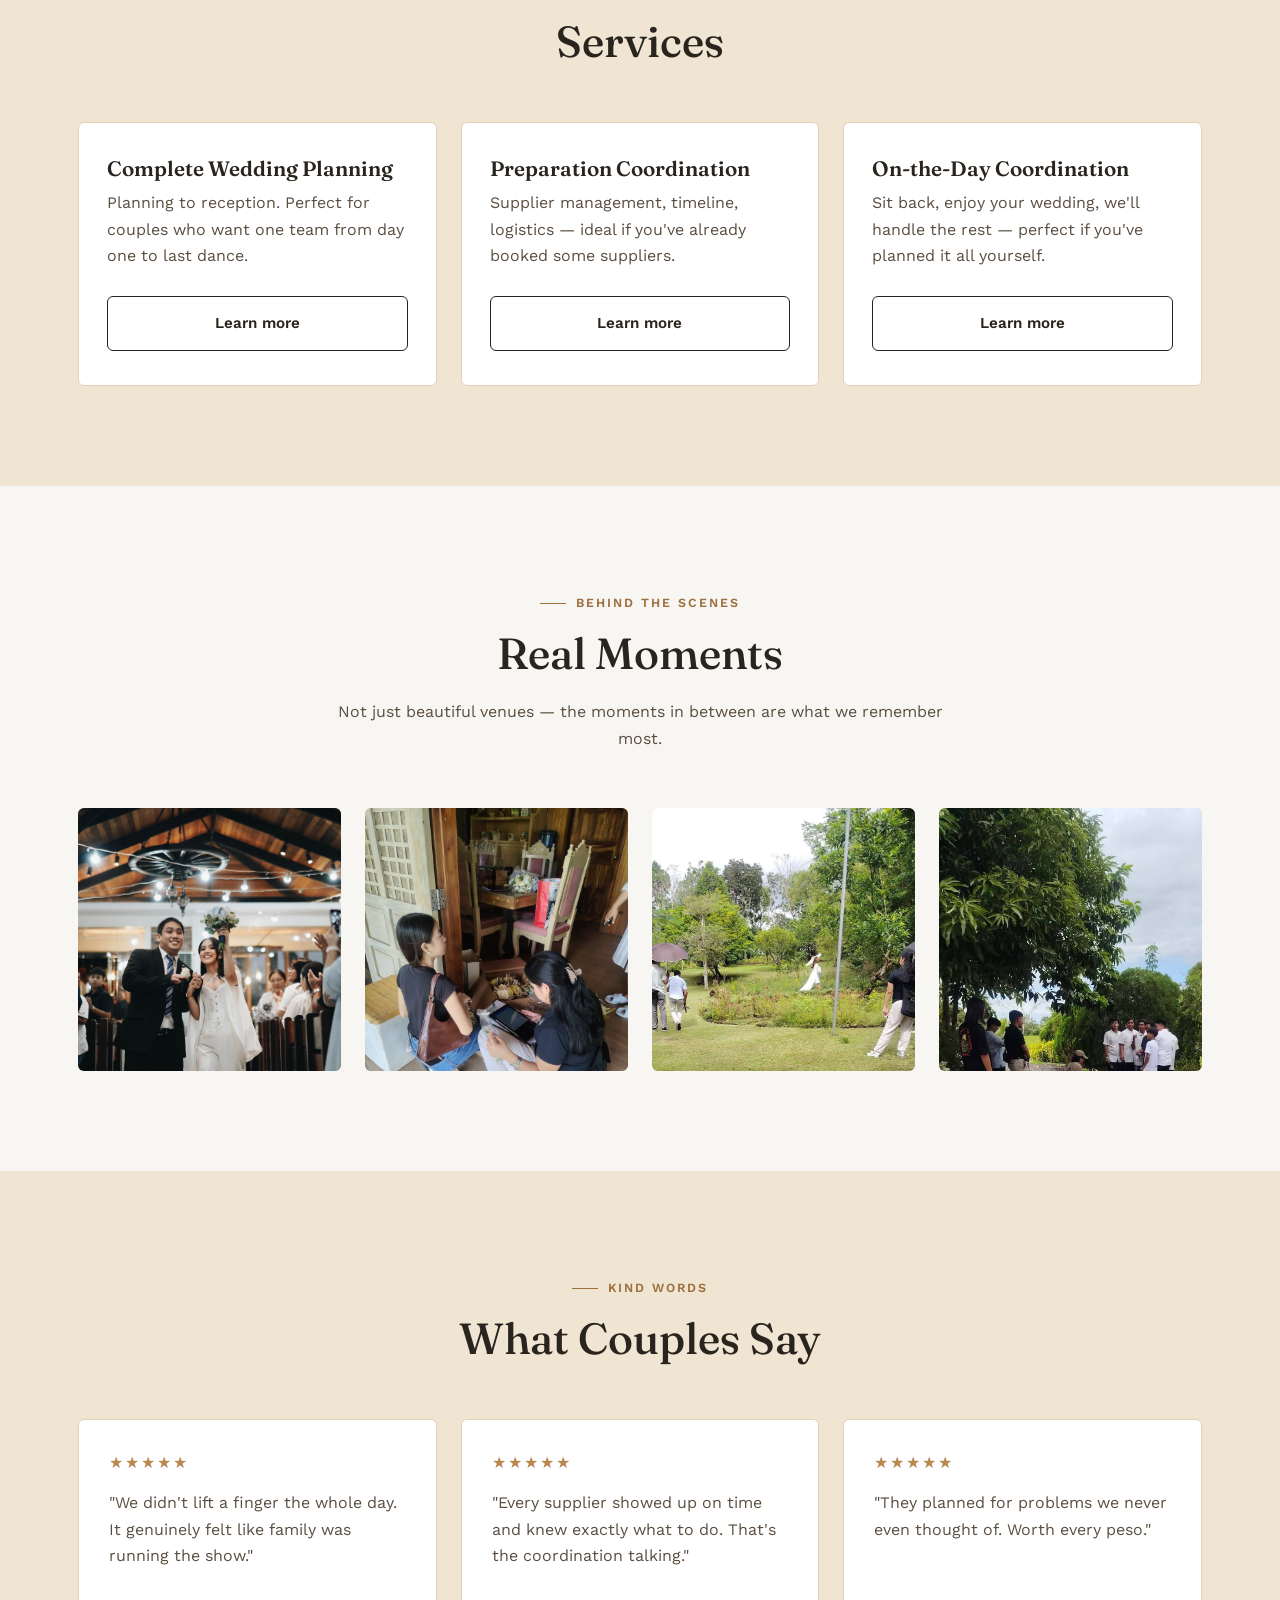
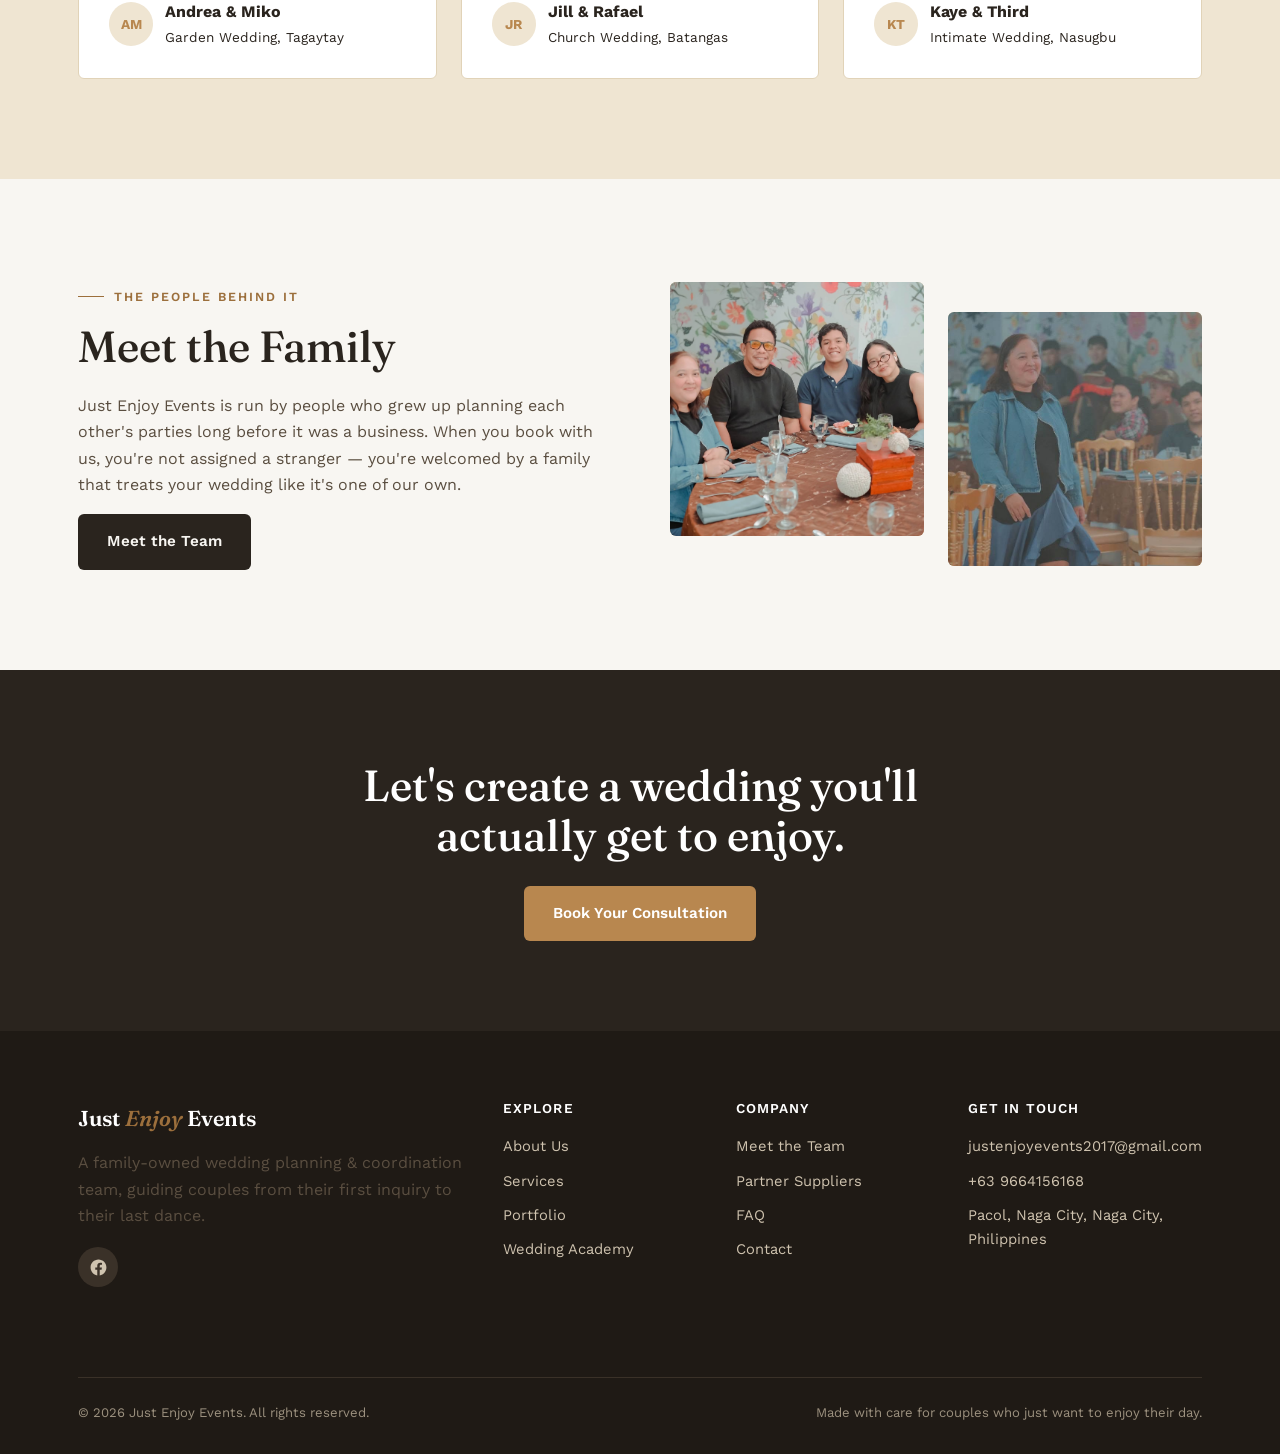
==== commit 24869ec3: "added some picture" ====
--- a/index.html
+++ b/index.html
@@ -175,16 +175,16 @@
     </div>
     <div class="grid grid-4 reveal">
       <div class="media-block square"> 
-        <img src="pics/482026756_1077551997720570_5635235977385715065_n.jpg" alt="bride crying happy tears at the altar" style="object-position: top center;">
+        <img src="pics/couple-walking-down-the-aisle.jpg" alt="couple walking down the ailse" style="object-position: top center;">
       </div> 
       <div class="media-block square" data-label="Crew fixing veil">
-        <img src="#" alt="#">
+        <img src="pics/crew-fixing-souvieners.jpg" alt="crew-fixing-souvieners" style="object-position: top center;">
       </div>
       <div class="media-block square" data-label="Parents smiling">
-        <img src="#" alt="#">
+        <img src="pics/crew-assisting-bride-photoshoot.jpg" alt="crew-assisting-bride-photoshoot" style="object-position: top center;">
       </div>
       <div class="media-block square" data-label="Couple hugging coordinator">
-        <img src="#" alt="#">
+        <img src="pics/crew-assisting-groomsmen.jpg" alt="#" style="object-position: top center;">
       </div>
     </div>
   </div>
@@ -228,8 +228,12 @@
         <a href="team.html" class="btn btn-primary">Meet the Team</a>
       </div>
       <div class="grid grid-2 reveal">
-        <div class="media-block square" data-label="Team member photo"></div>
-        <div class="media-block square" data-label="Team member photo" style="margin-top:30px;"></div>
+        <div class="media-block square" data-label="Team member photo">
+          <img src="pics/family-in-the-event-of-suppliers.jpg" alt="family-in-the-event-of-suppliers" style="object-position: top center;">
+        </div>
+        <div class="media-block square" data-label="Team member photo" style="margin-top:30px;">
+          <img src="pics/owner-mother.jpg" alt="owner-mother" style="object-position: top center;">
+        </div>
       </div>
     </div>
   </div>
